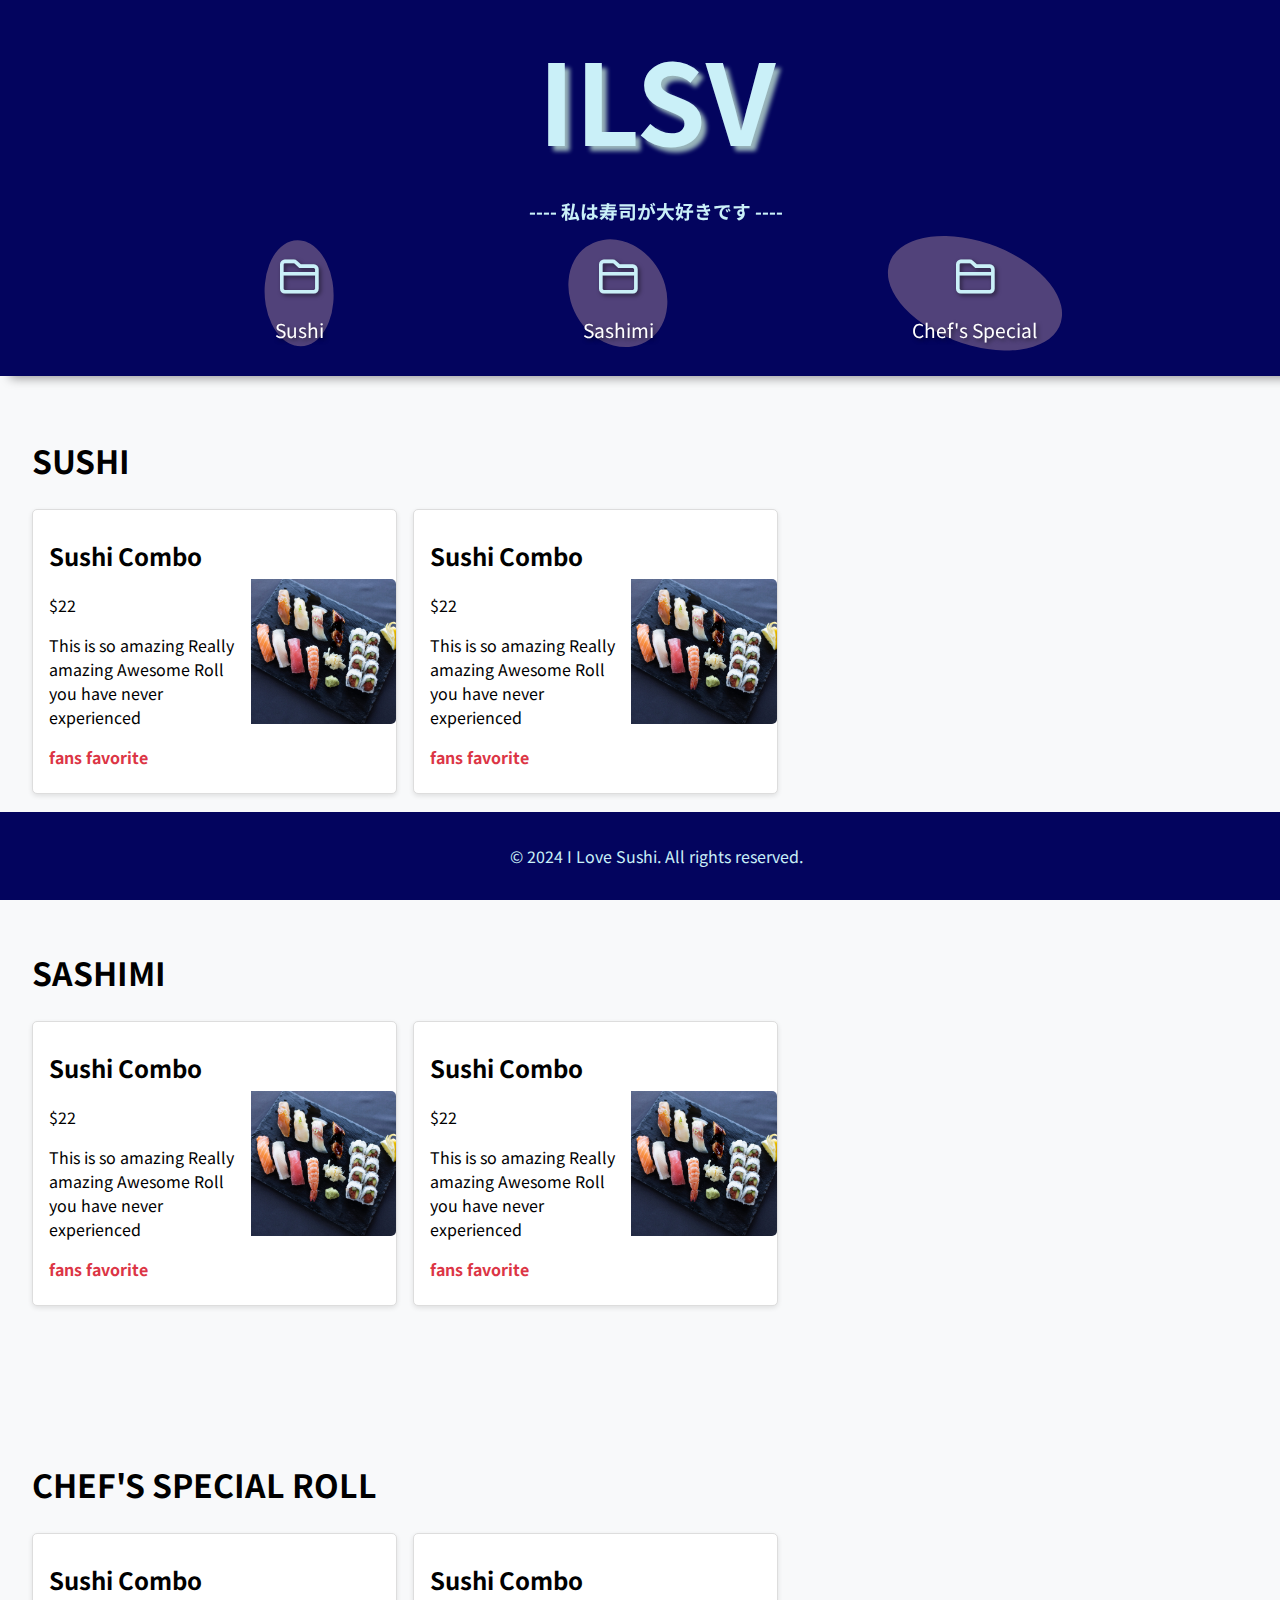
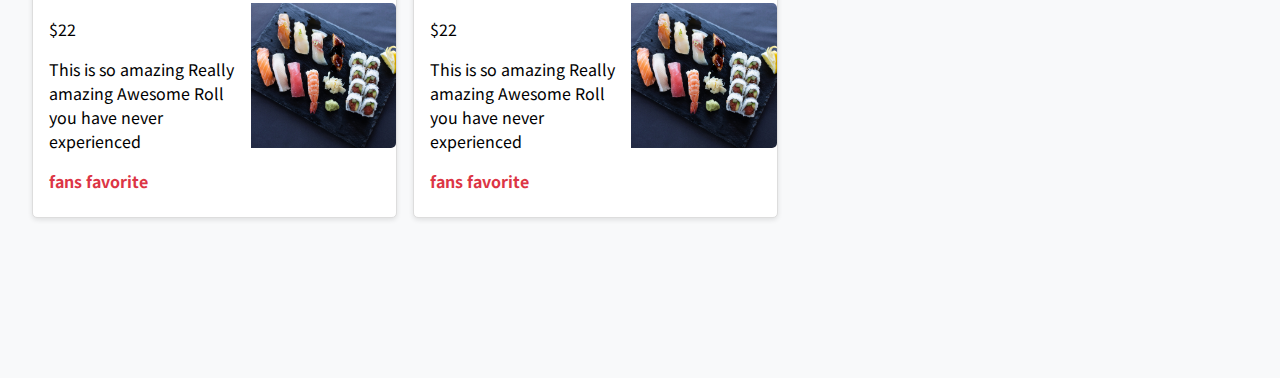
==== index.html @ 7a5586da "New disorted circle behind menu category" ====
<!DOCTYPE html>
<html lang="en">

<head>
    <meta charset="UTF-8">
    <meta name="viewport" content="width=device-width, initial-scale=1.0">
    <meta name="description" content="Discover your favorite sushi dishes in Ventura California.">
    <link rel="stylesheet" href="https://cdnjs.cloudflare.com/ajax/libs/font-awesome/6.0.0-beta3/css/all.min.css">
    <link rel="preconnect" href="https://fonts.googleapis.com">
    <link rel="preconnect" href="https://fonts.gstatic.com" crossorigin>
    <link href="https://fonts.googleapis.com/css2?family=Jersey+15&family=Jersey+25+Charted&family=Noto+Sans+JP:wght@100..900&display=swap" rel="stylesheet">
    <title>I Love Sushi Ventura Digital Menu</title>
    <link rel="stylesheet" href="./CSS/style.css">
</head>

<body>
    <header>
        <h1>ILSV</h1>
        <h3>---- 私は寿司が大好きです ----</h3>
        <div id="categories">
            <div class="category">
                <i class="fa-regular fa-folder"></i>
                <a class="nav-link" href="#sushi">Sushi</a>
            </div>
            <div class="category">
                <i class="fa-regular fa-folder"></i>
                <a class="nav-link" href="#sashimi">Sashimi</a>
            </div>
            <div class="category">  
                <i class="fa-regular fa-folder"></i>
                <a class="nav-link" href="#ChefSpecial">Chef's Special</a>
            </div>
        </div>
    </header>

    <div id="filter">
        <label for="highlightFilter"></label>
        <select id="highlightFilter">
            <option value="all">All</option>
            <option value="fans_favorite">Fan's Favorite</option>
            <option value="bang_for_a_buck">Bang for a Buck</option>
            <option value="go_wild_special">Go Wild Special</option>
        </select>
    </div>

    <main>
        <h2>SUSHI</h2>
        <section id="sushi" class ='menu'>
            <!-- Menu items will be dynamically added here -->
            <div class ='menu-item'>
                <div class="content">
                    <h2>Sushi Combo</h2>
                    <p>$22</p>
                    <p>This is so amazing Really amazing Awesome Roll you have never experienced</p>
                    <p class="highlight">fans favorite</p>
                </div>
                <img src="./Images/menu_items/sushiA.jpg" alt="Sushi Combo">
            </div>
            <div class='menu-item'>
                <div class="content">
                    <h2>Sushi Combo</h2>
                    <p>$22</p>
                    <p>This is so amazing Really amazing Awesome Roll you have never experienced</p>
                    <p class="highlight">fans favorite</p>
                </div>
                <img src="./Images/menu_items/sushiA.jpg" alt="Sushi Combo">
            </div>
        </section>
        <h2>SASHIMI</h2>
        <section id="sashimi" class='menu'>
            <!-- Menu items will be dynamically added here -->
            <div class='menu-item'>
                <div class="content">
                    <h2>Sushi Combo</h2>
                    <p>$22</p>
                    <p>This is so amazing Really amazing Awesome Roll you have never experienced</p>
                    <p class="highlight">fans favorite</p>
                </div>
                <img src="./Images/menu_items/sushiA.jpg" alt="Sushi Combo">
            </div>
            <div class='menu-item'>
                <div class="content">
                    <h2>Sushi Combo</h2>
                    <p>$22</p>
                    <p>This is so amazing Really amazing Awesome Roll you have never experienced</p>
                    <p class="highlight">fans favorite</p>
                </div>
                <img src="./Images/menu_items/sushiA.jpg" alt="Sushi Combo">
            </div>
        </section>
        <h2>CHEF'S SPECIAL ROLL</h2>
        <section id="ChefSpecial" class='menu'>
            <!-- Menu items will be dynamically added here -->
            <div class='menu-item'>
                <div class="content">
                    <h2>Sushi Combo</h2>
                    <p>$22</p>
                    <p>This is so amazing Really amazing Awesome Roll you have never experienced</p>
                    <p class="highlight">fans favorite</p>
                </div>
                <img src="./Images/menu_items/sushiA.jpg" alt="Sushi Combo">
            </div>
            <div class='menu-item'>
                <div class="content">
                    <h2>Sushi Combo</h2>
                    <p>$22</p>
                    <p>This is so amazing Really amazing Awesome Roll you have never experienced</p>
                    <p class="highlight">fans favorite</p>
                </div>
                <img src="./Images/menu_items/sushiA.jpg" alt="Sushi Combo">
            </div>
        </section>
    </main>



    <footer>
        <p>&copy; 2024 I Love Sushi. All rights reserved.</p>
    </footer>


    <script src="./JS/menu_script.js"></script>
</body>

</html>
---- CSS/style.css ----
/* Basic styles for the page */
body {
    font-family: 'Noto Sans JP', sans-serif;
    margin: 0;
    padding: 0;
    background-color: #f8f9fa;
}

header {
    background-color: #03045e;
    color: #caf0f8;
    padding: 1em;
    text-align: center;
    position: fixed;
    width: 100%;
    top: 0;
    z-index: 10;
    box-shadow: 10px 2px 10px rgba(0, 0, 0, 0.4);
}

header h1 {
    font-size: 7rem;
    margin: 0;
    padding: 0em;
    text-shadow: 5px 5px 4px #99b5bb;;
}

header h3{
    margin-bottom: 1em;
}

header a{
    font-size: 1.75
    rem;
    text-decoration: none;
    color: white;
    /* Default color for the links */
    transition: color 0.3s;
}

header a:hover{
    color: #dc3545;
}

#categories {
    display: flex;
    justify-content: space-evenly;
    align-items: center;
    padding: 1em 0;
}

.category {
    display: flex;
    flex-direction: column;
    align-items: center;
    font-size: 1.2em;
    cursor: pointer;
    transition: transform 0.2s;
    position: relative;
    /* Ensure the pseudo-element is positioned relative to the category */
    z-index: 1;
    /* Ensure the category content is above the pseudo-element */
}

.category::before {
    content: '';
    position: absolute;
    top: 40%;
    left: 50%;
    width: 120%;
    /* Size of the distorted circle */
    height: 100%;
    /* Size of the distorted circle */
    background-color: rgba(201, 161, 165, 0.4);
    /* Background color with some transparency */
    border-radius: 50%;
    /* Make it a circle */
    transform: translate(-50%, -50%) scale(1.2) rotate(15deg) skew(10deg);
    /* Distort the circle */
    z-index: -1;
    /* Ensure the pseudo-element is behind the category content */
    transition: transform 0.3s;
    /* Smooth transition for hover effect */
}

.category i {
    font-size: 2em;
    margin-bottom: 0.5em;
    text-shadow: 2px 2px 4px rgba(0, 0, 0, 0.5);
    /* Add shadow to icons */
}

.category a {
    text-decoration: none;
    color: white;
    /* Default color for the links */
    transition: color 0.3s;
    text-shadow: 2px 2px 4px rgba(0, 0, 0, 0.5);
    /* Add shadow to links */
}

.category:hover::before {
    transform: translate(-50%, -50%) scale(1.4) rotate(15deg) skew(10deg);
    /* Slightly enlarge the distorted circle on hover */
}

.category a:hover {
    color: #dc3545;
    /* Color on hover */
}

.category:hover {
    transform: scale(1.1);
}

main {
    padding: 2em;
    top: 280px;
    position: relative;
    min-height: 800px;
}

section{
    padding-bottom: 7em;
}
footer {
    background-color: #03045e;
    color: #caf0f8;
    text-align: center;
    padding: 1em;
    position: fixed;
    width: 100%;
    bottom: 0;
}

#filter {
    display: flex;
    position: relative;
    left: 20px;
    top: 280px;
    margin: 1em 0;
    padding-top: 1em;
    /* Adding some space from header */
    
    border-radius: 8px;
}
#filter label {
    margin-right: 0.5em;
    font-size: 1.1em;
    color: #343a40;
}

#highlightFilter {
    width: 200px;
    height: 50px;
    padding: 0.5em;
    font-size: 1.5em;
    border: 1px solid #ddd;
    border-radius: 4px;
    background-color: #f8f9fa;
    transition: border-color 0.3s, box-shadow 0.3s;
}
#highlightFilter:focus {
    border-color: #343a40;
    box-shadow: 0 0 5px rgba(52, 58, 64, 0.5);
}

#highlightFilter option {
    padding: 0.5em;
    font-size: 1em;
}

/* Styles for the menu section */
.menu {
    display: flex;
    flex-wrap: wrap;
    justify-content: left;
    gap: 1em;
}

h2{
    font-size: 2rem;
}

.menu-item {
    display: flex;
    flex-direction: row;
    align-items: center;
    justify-content: space-between;
    background-color: white;
    border: 1px solid #ddd;
    border-radius: 5px;
    /* padding: 1em; */
    width: 30%;
    box-shadow: 0 2px 5px rgba(0, 0, 0, 0.1);
    transition: transform 0.2s;
    box-sizing: border-box;
    margin-bottom: 1em;
}

.menu-item:hover {
    transform: scale(1.05);
}

.menu-item .content {
    display: flex;
    padding: 1em;
    flex-direction: column;
    width: 60%;
    /* Adjust the width as needed */
    padding-right: 1em;
}

.menu-item .content h2 {
    margin: 0.5em 0;
    font-size: 1.5em;
}

.menu-item .content p {
    margin: 0.5em 0;
}

.menu-item .content .highlight {
    font-weight: bold;
    color: #dc3545;
    /* Red color for highlights */
}

.menu-item img {   
    width: 40%;
    height: auto;
    max-width: 200px;
    object-fit: cover;
    border-top-right-radius: 5px;
    border-bottom-right-radius: 5px;
}
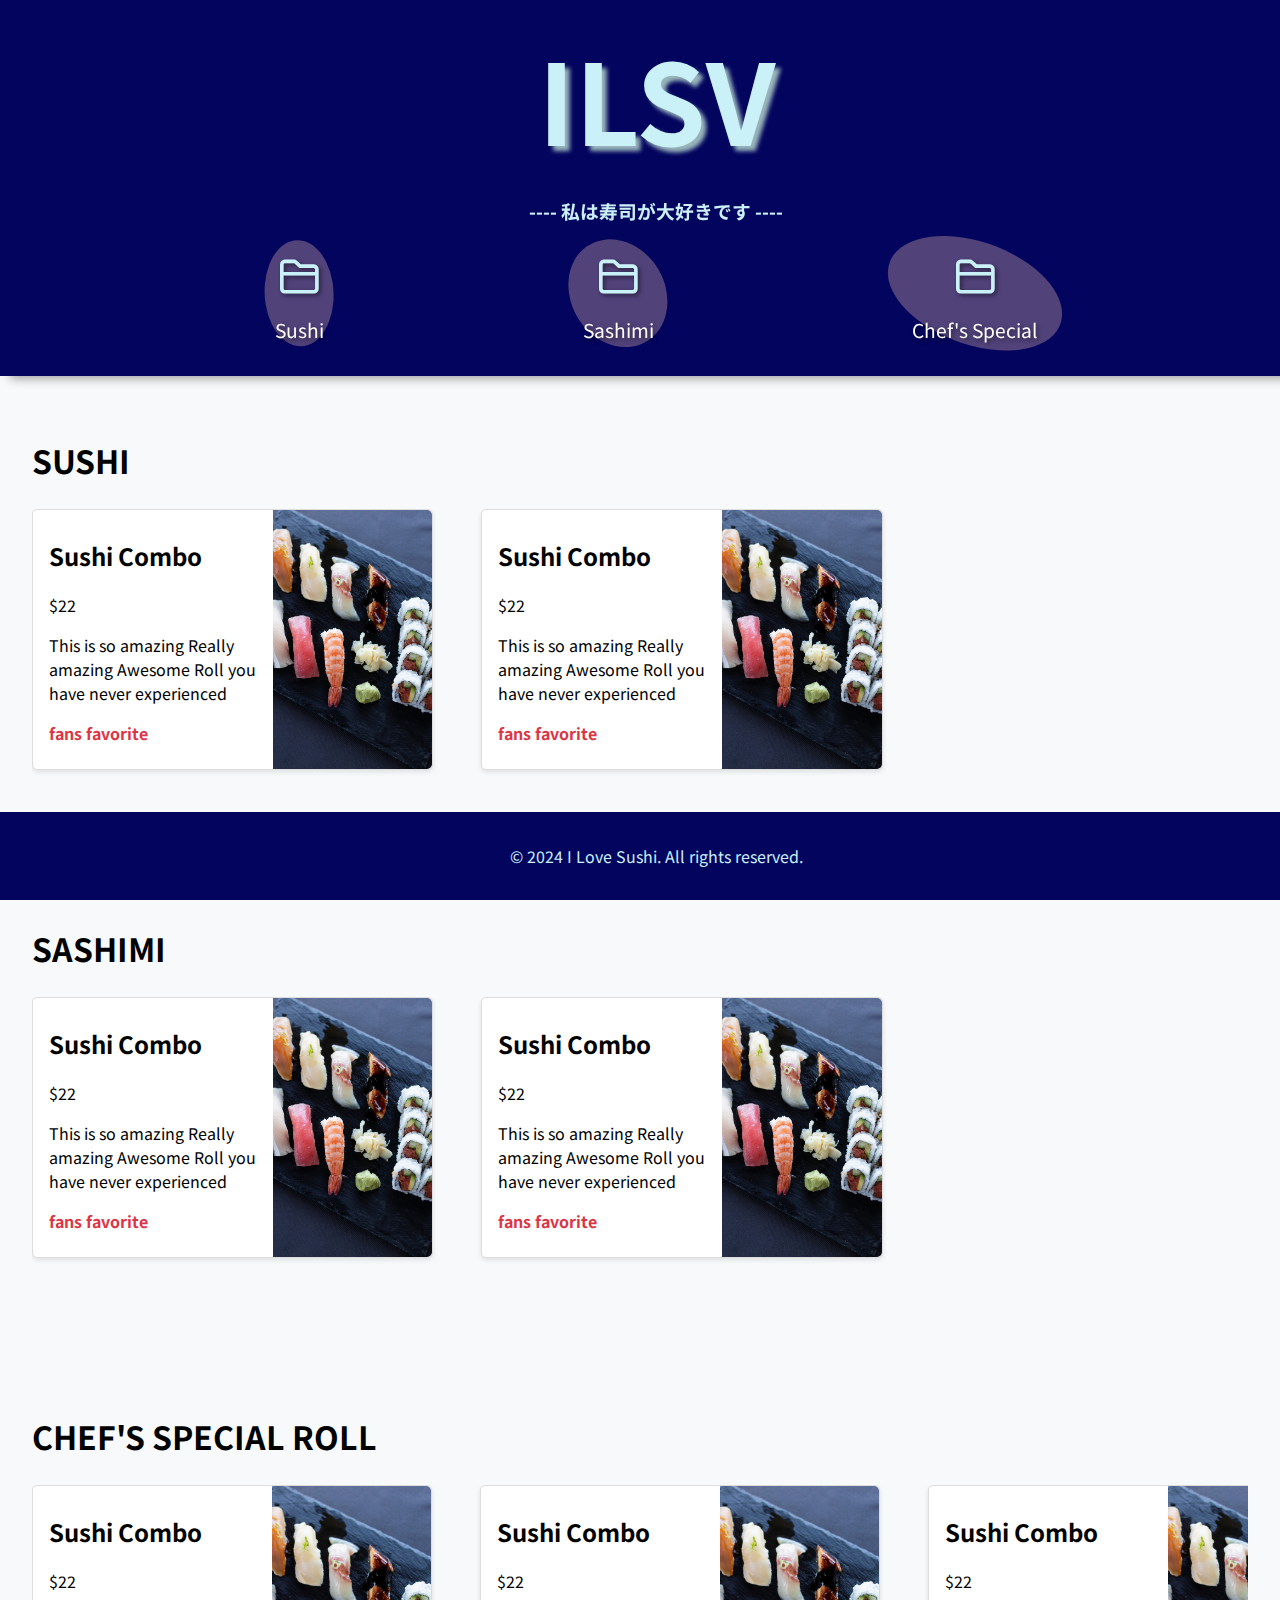
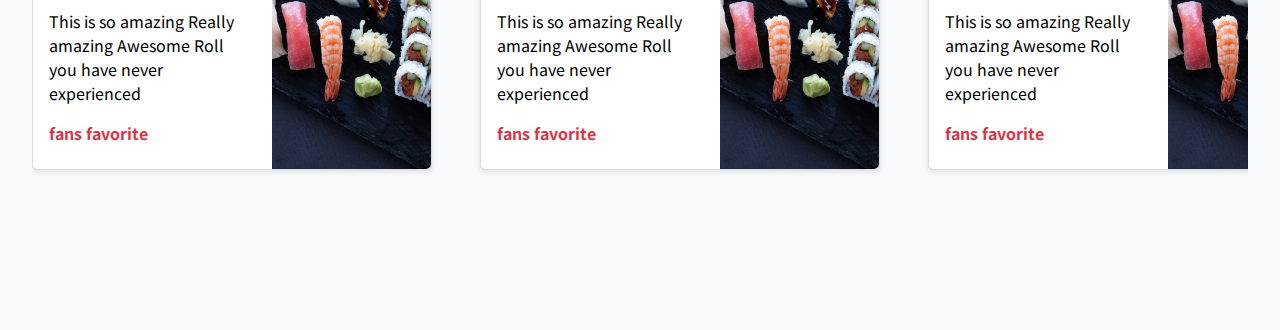
==== commit 390d06eb: "Menu Item overflow horizontally" ====
--- a/index.html
+++ b/index.html
@@ -109,6 +109,24 @@
                 </div>
                 <img src="./Images/menu_items/sushiA.jpg" alt="Sushi Combo">
             </div>
+            <div class='menu-item'>
+                <div class="content">
+                    <h2>Sushi Combo</h2>
+                    <p>$22</p>
+                    <p>This is so amazing Really amazing Awesome Roll you have never experienced</p>
+                    <p class="highlight">fans favorite</p>
+                </div>
+                <img src="./Images/menu_items/sushiA.jpg" alt="Sushi Combo">
+            </div>
+            <div class='menu-item'>
+                <div class="content">
+                    <h2>Sushi Combo</h2>
+                    <p>$22</p>
+                    <p>This is so amazing Really amazing Awesome Roll you have never experienced</p>
+                    <p class="highlight">fans favorite</p>
+                </div>
+                <img src="./Images/menu_items/sushiA.jpg" alt="Sushi Combo">
+            </div>
         </section>
     </main>
 
--- a/CSS/style.css
+++ b/CSS/style.css
@@ -14,11 +14,12 @@
     position: fixed;
     width: 100%;
     top: 0;
-    z-index: 10;
+    z-index: 1;
     box-shadow: 10px 2px 10px rgba(0, 0, 0, 0.4);
 }
 
 header h1 {
+    z-index: 100;
     font-size: 7rem;
     margin: 0;
     padding: 0em;
@@ -30,8 +31,7 @@
 }
 
 header a{
-    font-size: 1.75
-    rem;
+    z-index: 10;
     text-decoration: none;
     color: white;
     /* Default color for the links */
@@ -173,9 +173,17 @@
 /* Styles for the menu section */
 .menu {
     display: flex;
-    flex-wrap: wrap;
     justify-content: left;
     gap: 1em;
+    overflow-x: auto;
+    white-space: none;
+    scrollbar-width: none;
+        /* Hide scrollbar for Firefox */
+    -ms-overflow-style: none;
+    /* Hide scrollbar for Internet Explorer and Edge */
+}
+.menu::-webkit-scrollbar {
+    display: none; /* Hide scrollbar for Chrome, Safari, and Opera */
 }
 
 h2{
@@ -191,11 +199,13 @@
     border: 1px solid #ddd;
     border-radius: 5px;
     /* padding: 1em; */
-    width: 30%;
+    width: 33%;
+    min-width: 400px;
     box-shadow: 0 2px 5px rgba(0, 0, 0, 0.1);
     transition: transform 0.2s;
     box-sizing: border-box;
     margin-bottom: 1em;
+    margin-right: 2em;
 }
 
 .menu-item:hover {
@@ -226,11 +236,46 @@
     /* Red color for highlights */
 }
 
-.menu-item img {   
+.menu-item img {
     width: 40%;
-    height: auto;
-    max-width: 200px;
+    /* max-width: 100%; */
+    /* Ensure image does not exceed container */
+    height: 100%;   
+    /* Maximum height for the image */
     object-fit: cover;
     border-top-right-radius: 5px;
     border-bottom-right-radius: 5px;
+}
+
+@media (max-width: 768px) {
+    .menu-item {
+        flex-direction: column;
+        /* Stack items vertically on smaller screens */
+    }
+
+    .menu-item img {
+        width: 100%;
+        /* Image takes full width on smaller screens */
+        max-height: 100px;
+        /* Remove max-height to allow full image display */
+        border-top-right-radius: 0px;
+        border-bottom-left-radius: 5px;
+        border-bottom-right-radius: 5px;
+
+    }
+
+    .menu-item .content {
+        width: 100%;
+        /* Content takes full width on smaller screens */
+        margin-left: 3em;
+        margin-right: 3em;
+        text-align: center;
+    }
+    .menu-item .content h2 {
+        font-size: 1em;
+    }
+
+    .menu-item .content p {
+        margin: 0.5em 0;
+    }
 }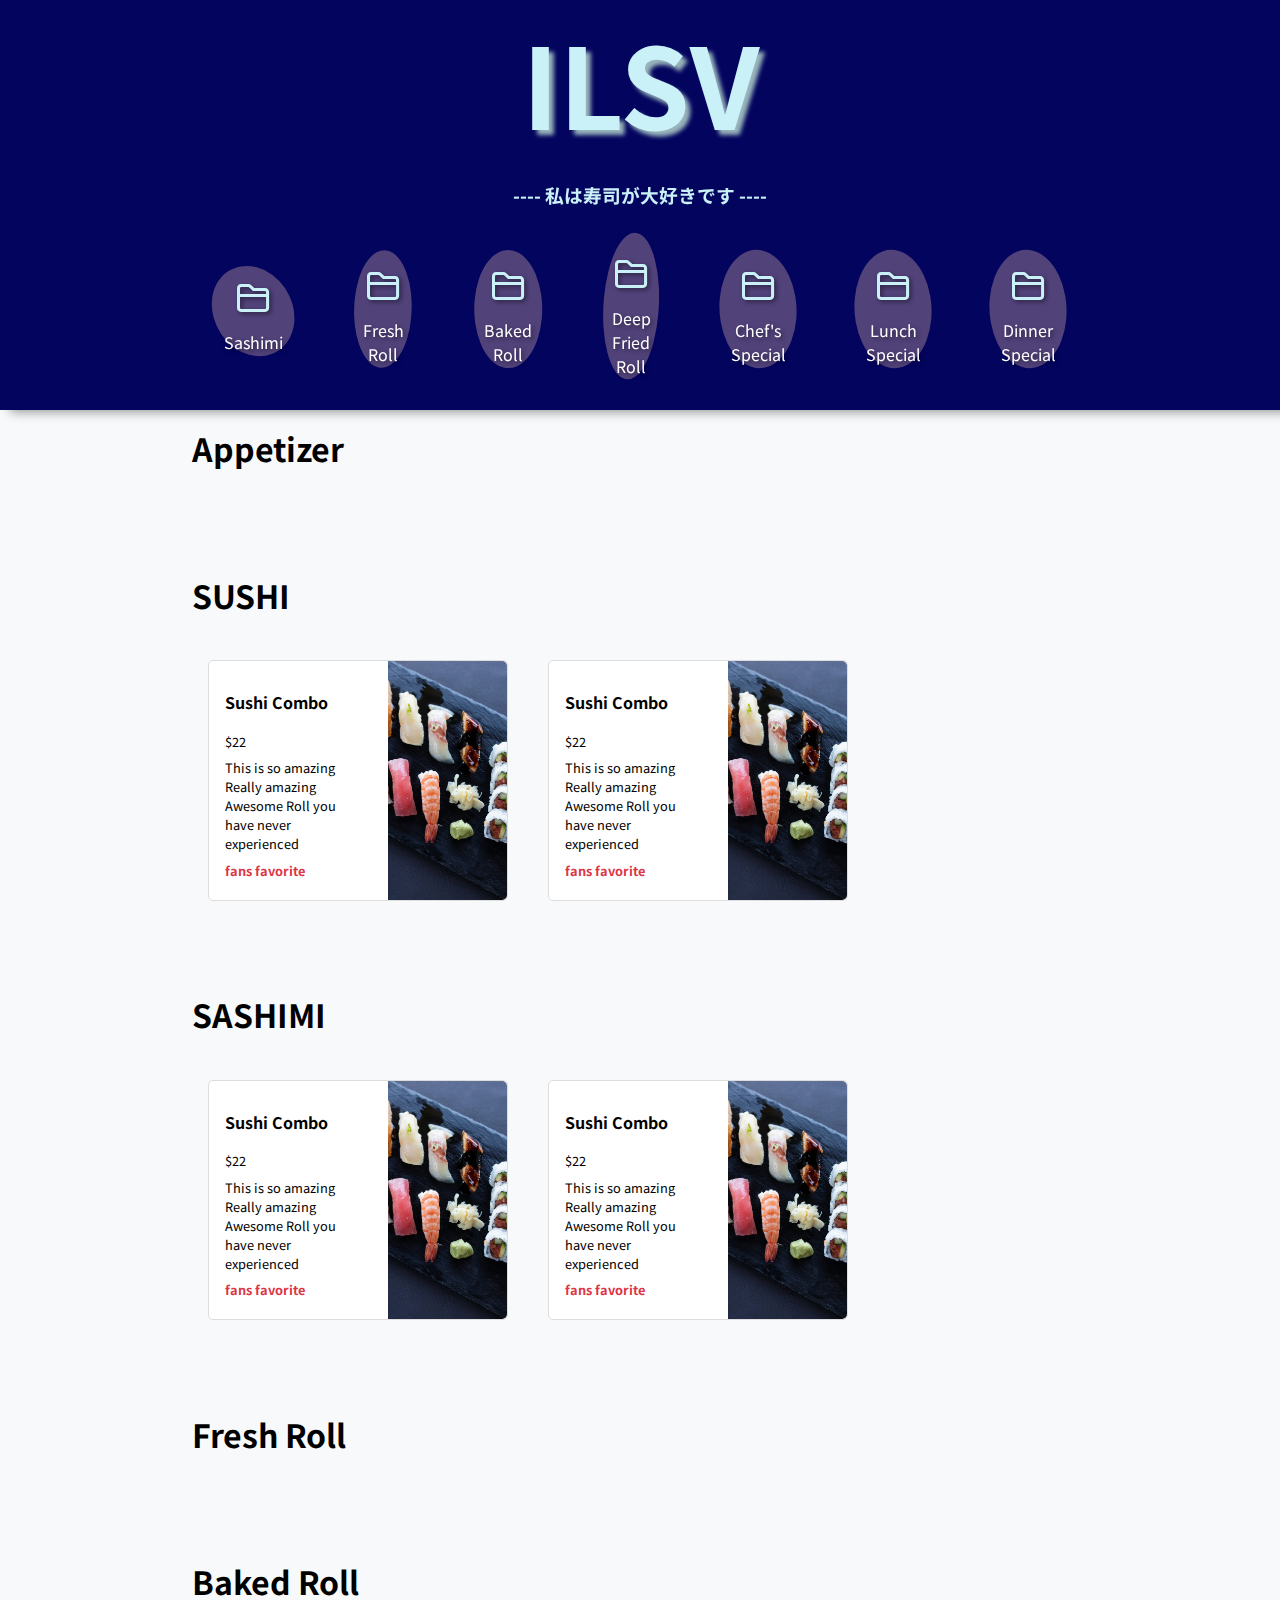
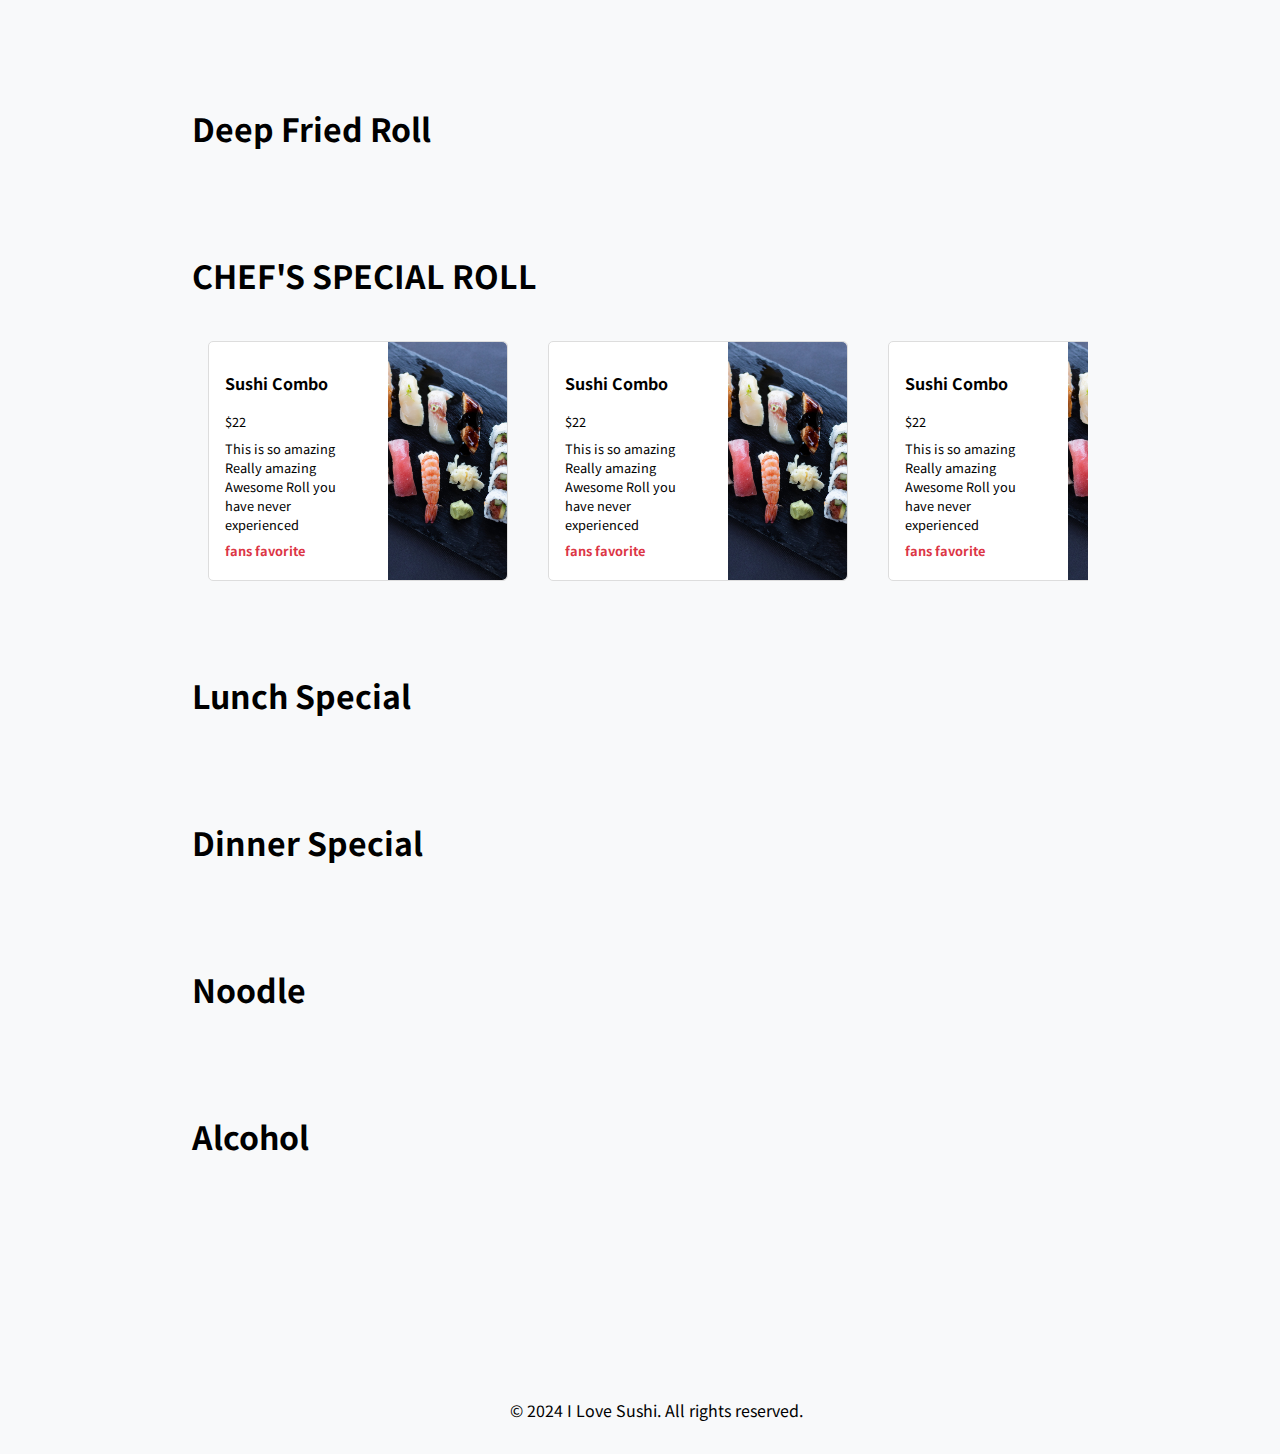
==== commit 9a235e8a: "Menu CSS styling" ====
--- a/index.html
+++ b/index.html
@@ -20,16 +20,49 @@
         <div id="categories">
             <div class="category">
                 <i class="fa-regular fa-folder"></i>
+                <a class="nav-link" href="#appetizer">Appetizer</a>
+            </div>
+            <div class="category">
+                <i class="fa-regular fa-folder"></i>
                 <a class="nav-link" href="#sushi">Sushi</a>
             </div>
             <div class="category">
                 <i class="fa-regular fa-folder"></i>
                 <a class="nav-link" href="#sashimi">Sashimi</a>
             </div>
+            <div class="category">
+                <i class="fa-regular fa-folder"></i>
+                <a class="nav-link" href="#freshRoll">Fresh Roll</a>
+            </div>
+            <div class="category">
+                <i class="fa-regular fa-folder"></i>
+                <a class="nav-link" href="#bakedRoll">Baked Roll</a>
+            </div>
+            <div class="category">
+                <i class="fa-regular fa-folder"></i>
+                <a class="nav-link" href="#deepFriedRoll">Deep Fried Roll</a>
+            </div>
             <div class="category">  
                 <i class="fa-regular fa-folder"></i>
                 <a class="nav-link" href="#ChefSpecial">Chef's Special</a>
             </div>
+            <div class="category">
+                <i class="fa-regular fa-folder"></i>
+                <a class="nav-link" href="#lunchSpecial">Lunch Special</a>
+            </div>
+            <div class="category">
+                <i class="fa-regular fa-folder"></i>
+                <a class="nav-link" href="#dinnerSpecial">Dinner Special</a>
+            </div>
+            <div class="category">
+                <i class="fa-regular fa-folder"></i>
+                <a class="nav-link" href="#noodle">Noodle</a>
+            </div>
+            <div class="category">
+                <i class="fa-regular fa-folder"></i>
+                <a class="nav-link" href="#alcohol">Alcohol</a>
+            </div>
+
         </div>
     </header>
 
@@ -44,6 +77,9 @@
     </div>
 
     <main>
+        <h2>Appetizer</h2>
+        <section id="appetizer" class='menu'>
+        </section>
         <h2>SUSHI</h2>
         <section id="sushi" class ='menu'>
             <!-- Menu items will be dynamically added here -->
@@ -88,6 +124,15 @@
                 <img src="./Images/menu_items/sushiA.jpg" alt="Sushi Combo">
             </div>
         </section>
+        <h2>Fresh Roll</h2>
+        <section id="freshRoll" class='menu'>
+        </section>
+        <h2>Baked Roll</h2>
+        <section id="bakedRoll" class='menu'>
+        </section>
+        <h2>Deep Fried Roll</h2>
+        <section id="deepFriedRoll" class='menu'>
+        </section>
         <h2>CHEF'S SPECIAL ROLL</h2>
         <section id="ChefSpecial" class='menu'>
             <!-- Menu items will be dynamically added here -->
@@ -128,6 +173,18 @@
                 <img src="./Images/menu_items/sushiA.jpg" alt="Sushi Combo">
             </div>
         </section>
+        <h2>Lunch Special</h2>
+        <section id="lunchSpecial" class='menu'>
+        </section>
+        <h2>Dinner Special</h2>
+        <section id="dinnerSpecial" class='menu'>
+        </section>
+        <h2>Noodle</h2>
+        <section id="noodle" class='menu'>
+        </section>
+        <h2>Alcohol</h2>
+        <section id="alcohol" class='menu'>
+        </section>
     </main>
 
 
--- a/CSS/style.css
+++ b/CSS/style.css
@@ -9,7 +9,7 @@
 header {
     background-color: #03045e;
     color: #caf0f8;
-    padding: 1em;
+    padding: 0em;
     text-align: center;
     position: fixed;
     width: 100%;
@@ -44,16 +44,28 @@
 
 #categories {
     display: flex;
-    justify-content: space-evenly;
+    justify-content: center;
+    gap: 5em;
     align-items: center;
-    padding: 1em 0;
+    padding: 2em 0;
+    margin: 0 10em;
+    overflow-x: auto;
+    white-space: none;
+    scrollbar-width: none;
+    /* Hide scrollbar for Firefox */
+    -ms-overflow-style: none;
+    /* Hide scrollbar for Internet Explorer and Edge */
+}
+#categories::-webkit-scrollbar {
+    display: none;
+    /* Hide scrollbar for Chrome, Safari, and Opera */
 }
 
 .category {
     display: flex;
     flex-direction: column;
     align-items: center;
-    font-size: 1.2em;
+    font-size: 1em;
     cursor: pointer;
     transition: transform 0.2s;
     position: relative;
@@ -115,22 +127,23 @@
 
 main {
     padding: 2em;
-    top: 280px;
+    top: 300px;
     position: relative;
     min-height: 800px;
+    margin: 0 10em;
 }
 
 section{
-    padding-bottom: 7em;
+    padding-bottom: 3em;
 }
 footer {
-    background-color: #03045e;
-    color: #caf0f8;
+    /* background-color: #03045e;
+    color: #caf0f8; */
     text-align: center;
     padding: 1em;
-    position: fixed;
+    position: relative;
     width: 100%;
-    bottom: 0;
+    top: 400px;
 }
 
 #filter {
@@ -138,11 +151,11 @@
     position: relative;
     left: 20px;
     top: 280px;
-    margin: 1em 0;
     padding-top: 1em;
     /* Adding some space from header */
     
     border-radius: 8px;
+    margin: 0 10em;
 }
 #filter label {
     margin-right: 0.5em;
@@ -174,7 +187,7 @@
 .menu {
     display: flex;
     justify-content: left;
-    gap: 1em;
+    gap: 0.5em;
     overflow-x: auto;
     white-space: none;
     scrollbar-width: none;
@@ -198,14 +211,12 @@
     background-color: white;
     border: 1px solid #ddd;
     border-radius: 5px;
-    /* padding: 1em; */
-    width: 33%;
-    min-width: 400px;
-    box-shadow: 0 2px 5px rgba(0, 0, 0, 0.1);
+    width: 25%;
+    min-width: 300px;
+    /* box-shadow: 0 2px 5px rgba(0, 0, 0, 0.1); */
     transition: transform 0.2s;
     box-sizing: border-box;
-    margin-bottom: 1em;
-    margin-right: 2em;
+    margin: 1em;
 }
 
 .menu-item:hover {
@@ -217,17 +228,16 @@
     padding: 1em;
     flex-direction: column;
     width: 60%;
-    /* Adjust the width as needed */
-    padding-right: 1em;
+    margin-right: 1em;
 }
 
 .menu-item .content h2 {
-    margin: 0.5em 0;
-    font-size: 1.5em;
+    font-size: 1em;
 }
 
 .menu-item .content p {
-    margin: 0.5em 0;
+    margin: 0.3em 0;
+    font-size: 0.8em;
 }
 
 .menu-item .content .highlight {
@@ -248,6 +258,29 @@
 }
 
 @media (max-width: 768px) {
+    header h1{
+        font-size: 5em;
+    }
+    #categories{
+        margin: 0;
+        gap: 3em;
+    }
+    .category{
+        text-align: center;
+        font-size: 10px;
+    }
+
+    main{
+        margin: 0 0;
+    }
+    #filter{
+        margin: 0 0;
+    }
+    #highlightFilter{
+        width:150px;
+        height:30px;
+        font-size: 1em;
+    }
     .menu-item {
         flex-direction: column;
         /* Stack items vertically on smaller screens */
@@ -263,6 +296,9 @@
         border-bottom-right-radius: 5px;
 
     }
+    h2{
+        font-size: 1.5em;
+    }
 
     .menu-item .content {
         width: 100%;
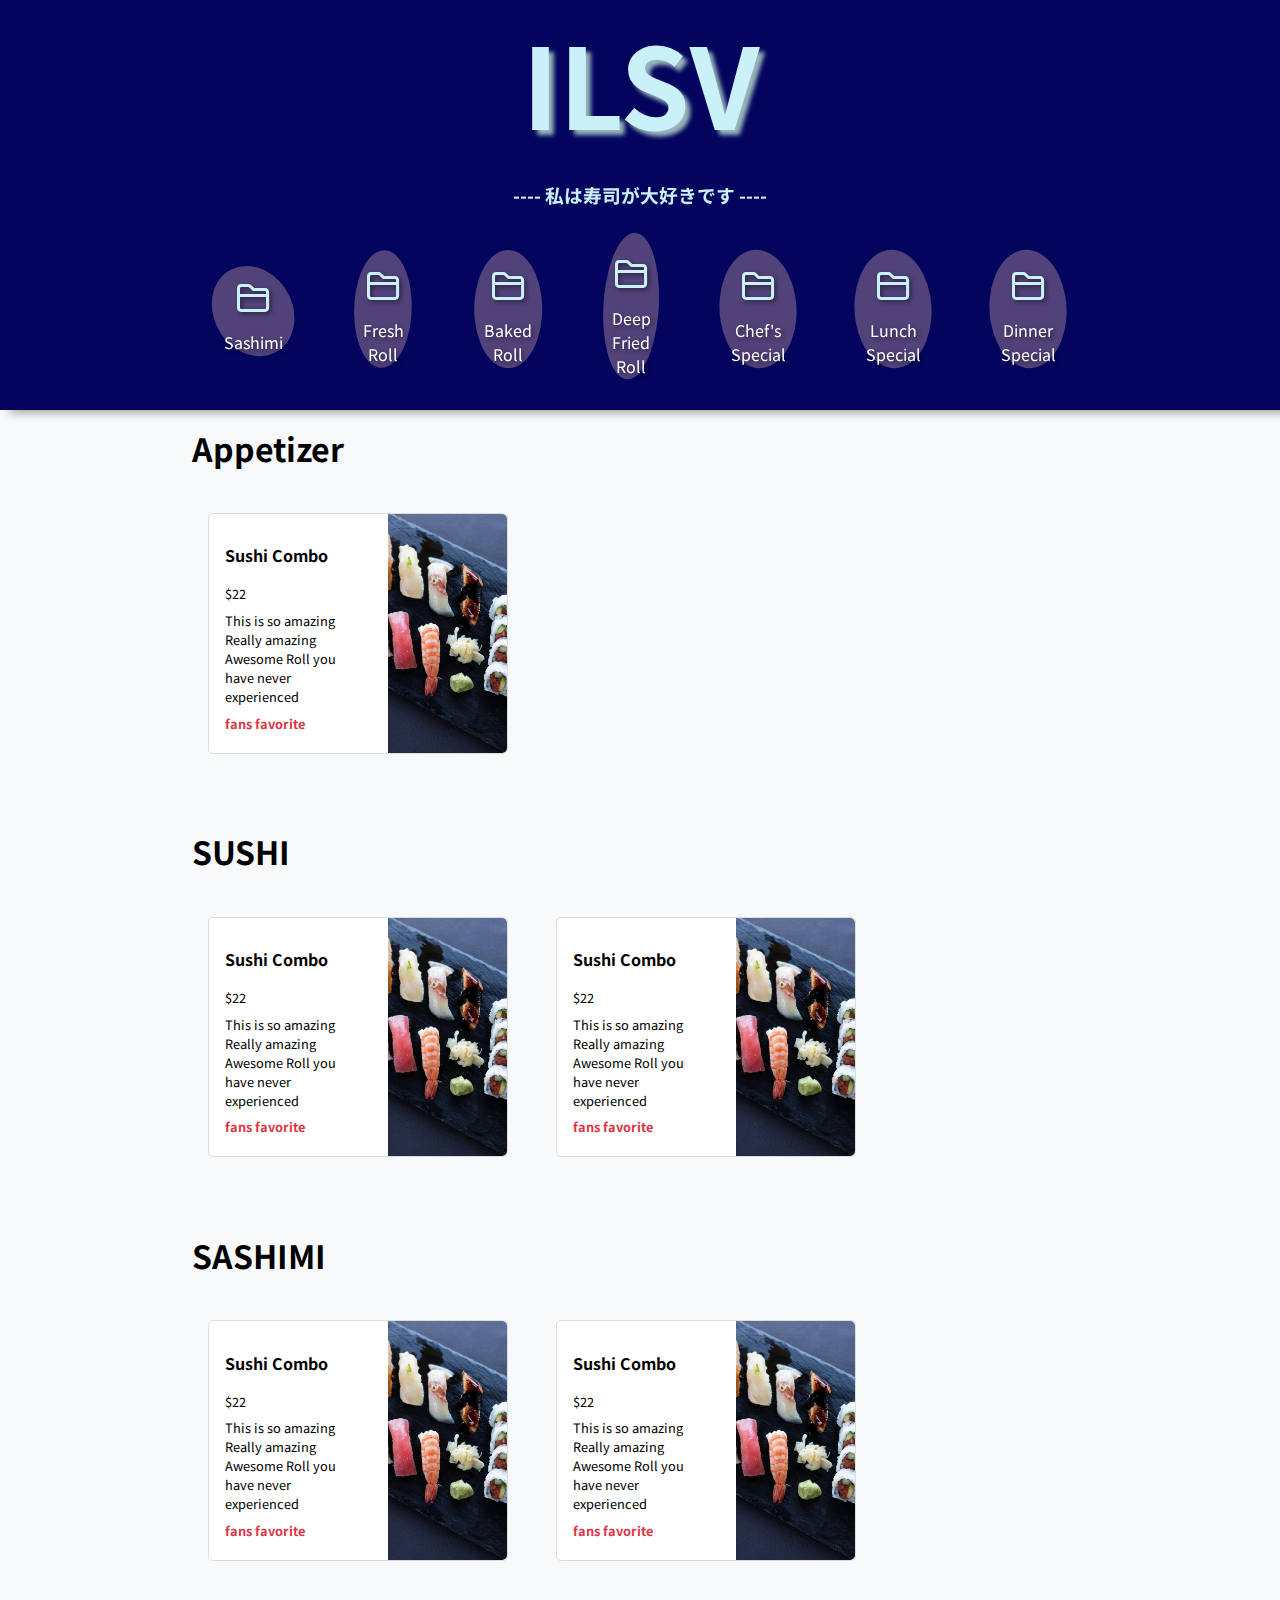
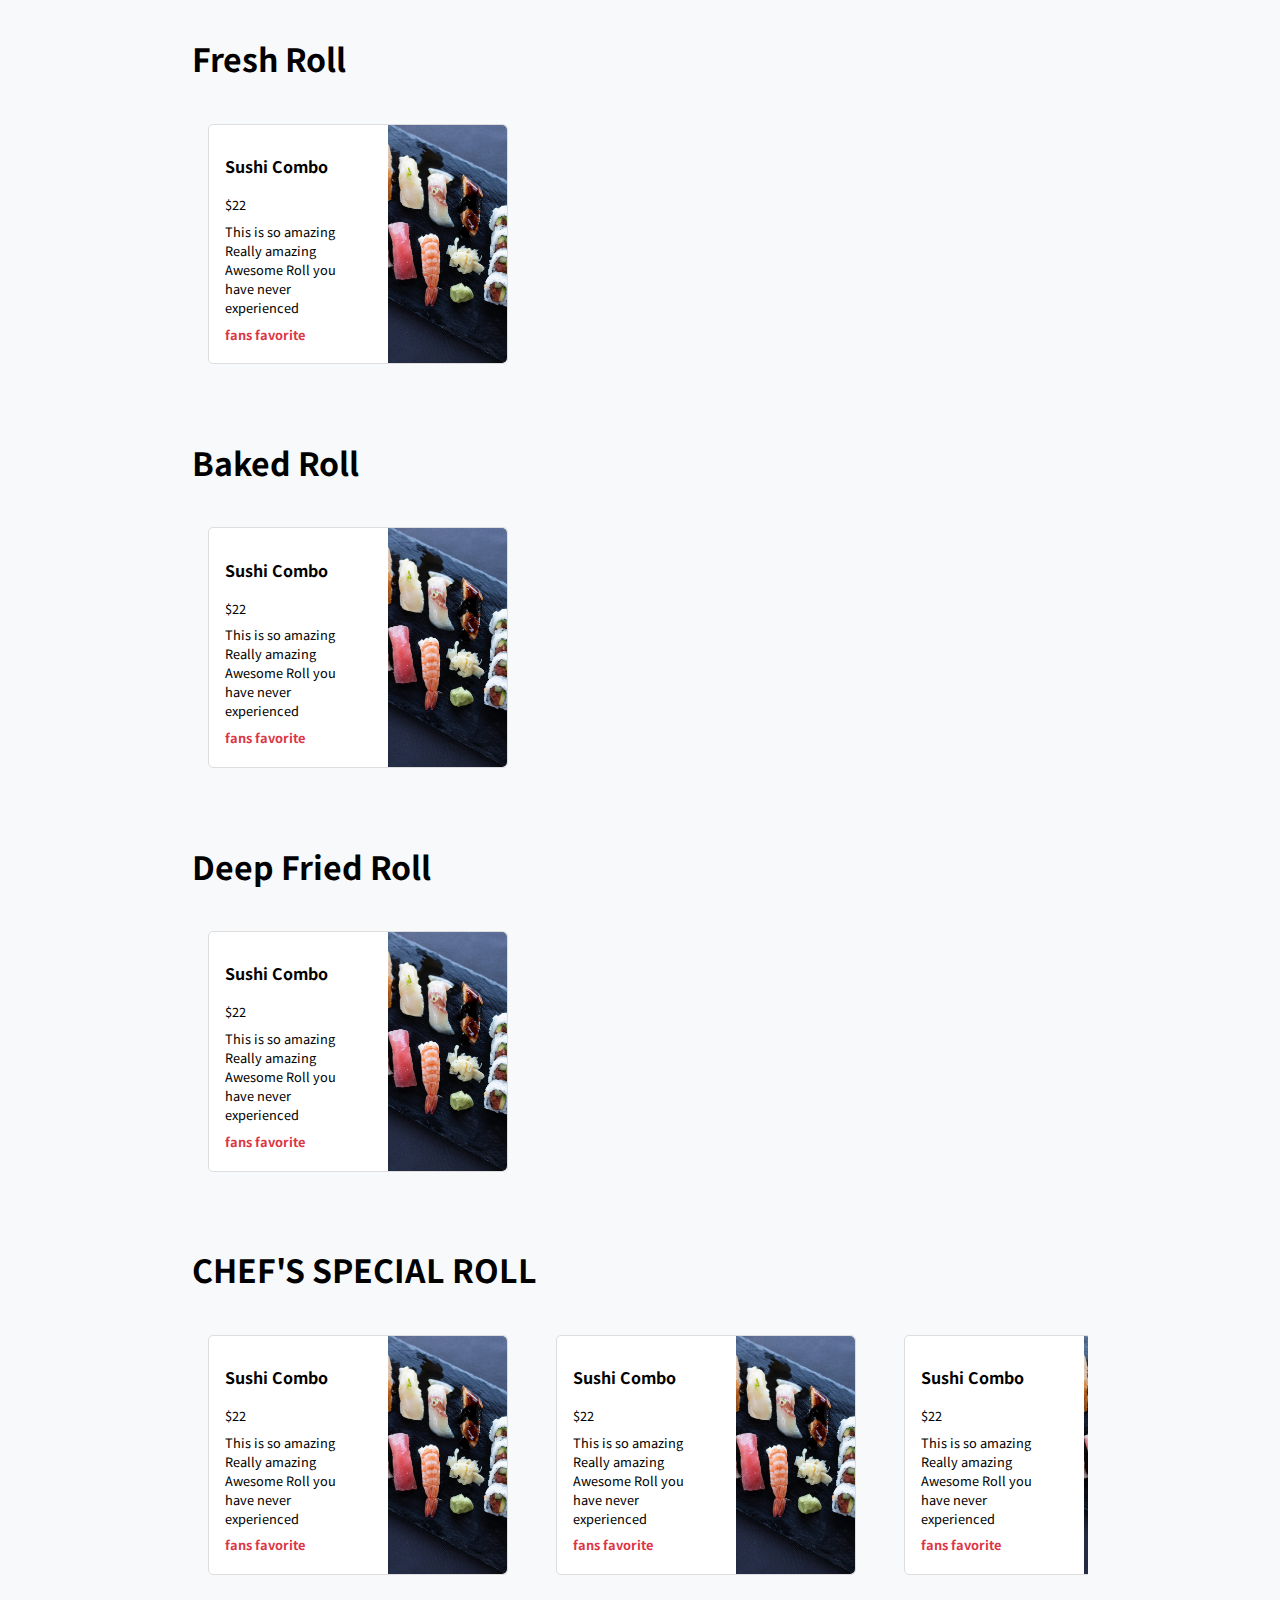
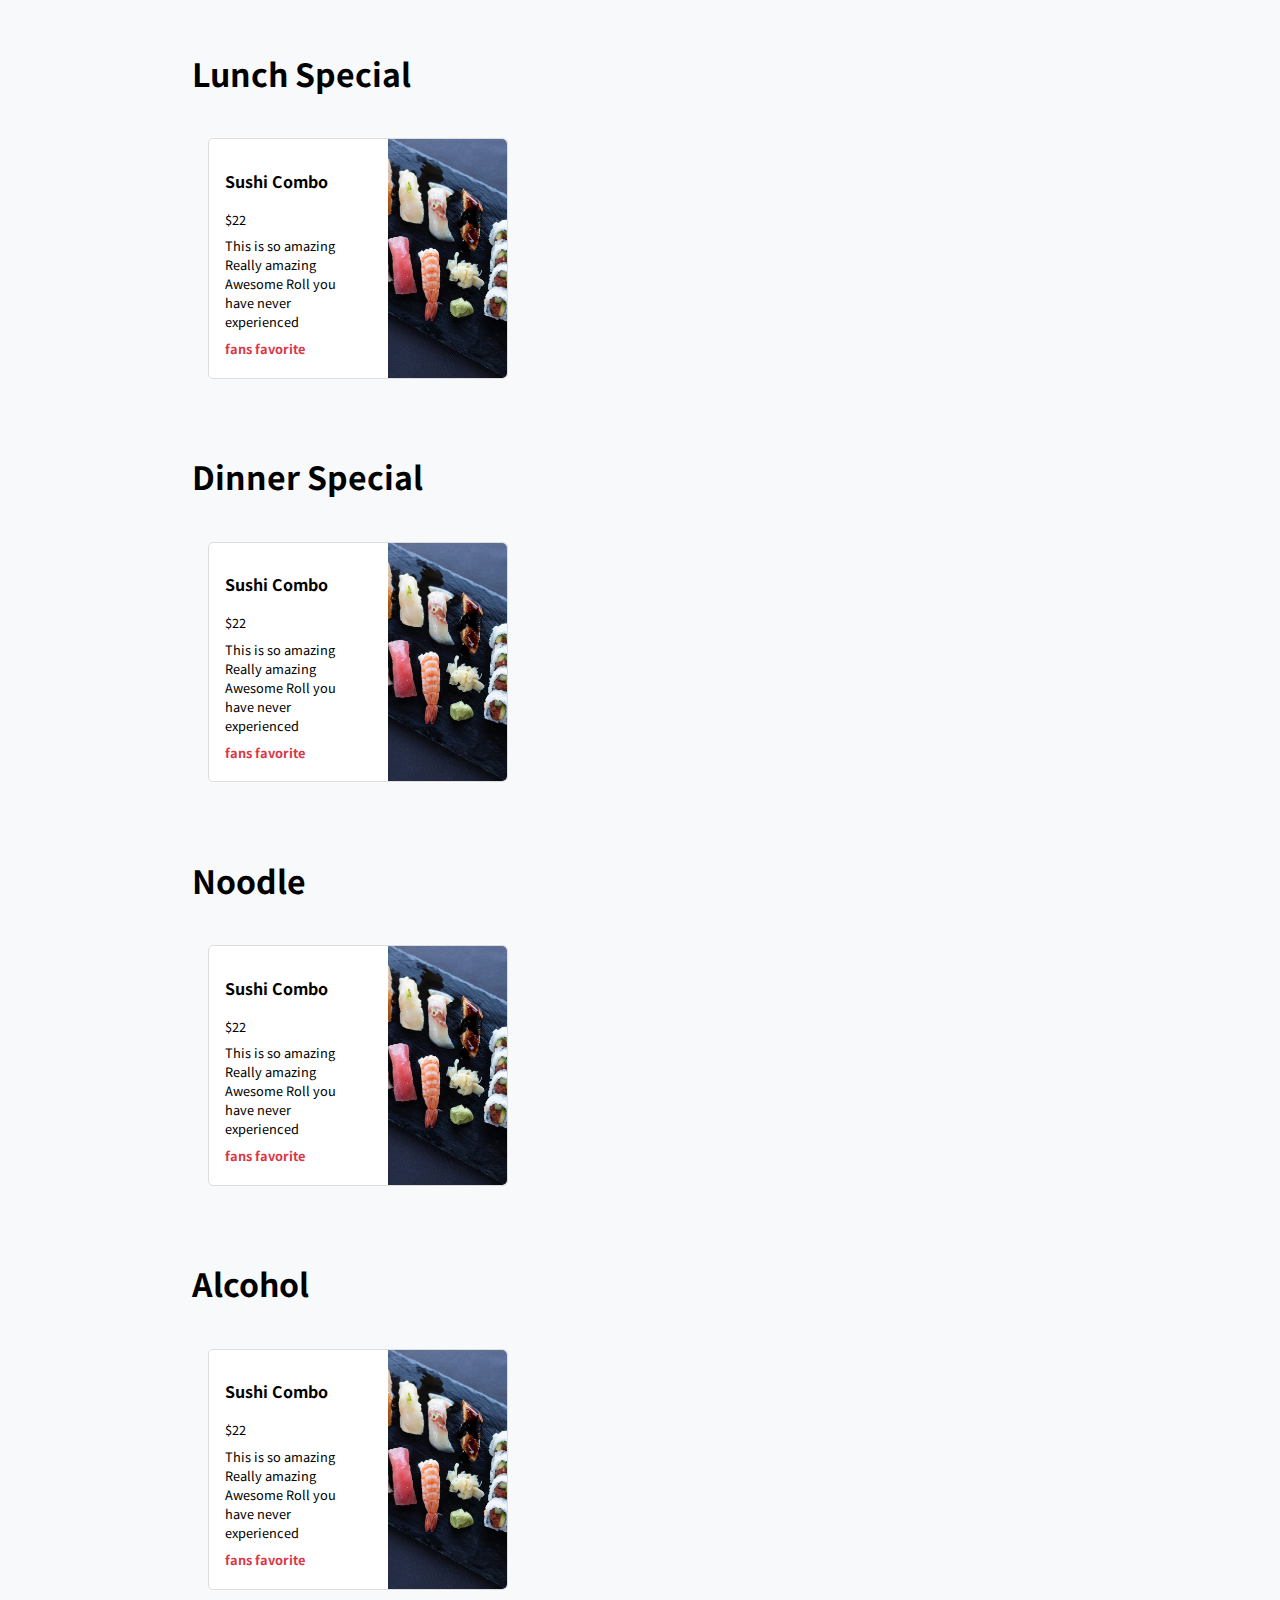
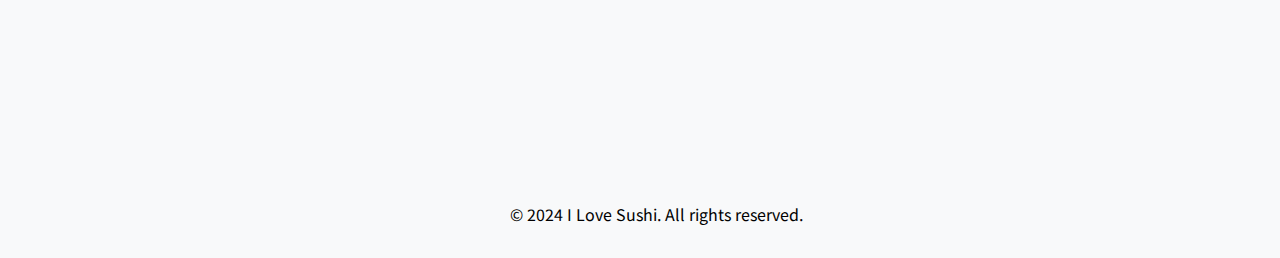
==== commit 151475ee: "Overall Digital Menu Styling to enhance visiability and UI" ====
--- a/index.html
+++ b/index.html
@@ -79,6 +79,15 @@
     <main>
         <h2>Appetizer</h2>
         <section id="appetizer" class='menu'>
+            <div class='menu-item'>
+                <div class="content">
+                    <h2>Sushi Combo</h2>
+                    <p>$22</p>
+                    <p>This is so amazing Really amazing Awesome Roll you have never experienced</p>
+                    <p class="highlight">fans favorite</p>
+                </div>
+                <img src="./Images/menu_items/sushiA.jpg" alt="Sushi Combo">
+            </div>
         </section>
         <h2>SUSHI</h2>
         <section id="sushi" class ='menu'>
@@ -126,12 +135,39 @@
         </section>
         <h2>Fresh Roll</h2>
         <section id="freshRoll" class='menu'>
+            <div class='menu-item'>
+                <div class="content">
+                    <h2>Sushi Combo</h2>
+                    <p>$22</p>
+                    <p>This is so amazing Really amazing Awesome Roll you have never experienced</p>
+                    <p class="highlight">fans favorite</p>
+                </div>
+                <img src="./Images/menu_items/sushiA.jpg" alt="Sushi Combo">
+            </div>
         </section>
         <h2>Baked Roll</h2>
         <section id="bakedRoll" class='menu'>
+            <div class='menu-item'>
+                <div class="content">
+                    <h2>Sushi Combo</h2>
+                    <p>$22</p>
+                    <p>This is so amazing Really amazing Awesome Roll you have never experienced</p>
+                    <p class="highlight">fans favorite</p>
+                </div>
+                <img src="./Images/menu_items/sushiA.jpg" alt="Sushi Combo">
+            </div>
         </section>
         <h2>Deep Fried Roll</h2>
         <section id="deepFriedRoll" class='menu'>
+            <div class='menu-item'>
+                <div class="content">
+                    <h2>Sushi Combo</h2>
+                    <p>$22</p>
+                    <p>This is so amazing Really amazing Awesome Roll you have never experienced</p>
+                    <p class="highlight">fans favorite</p>
+                </div>
+                <img src="./Images/menu_items/sushiA.jpg" alt="Sushi Combo">
+            </div>
         </section>
         <h2>CHEF'S SPECIAL ROLL</h2>
         <section id="ChefSpecial" class='menu'>
@@ -175,15 +211,51 @@
         </section>
         <h2>Lunch Special</h2>
         <section id="lunchSpecial" class='menu'>
+            <div class='menu-item'>
+                <div class="content">
+                    <h2>Sushi Combo</h2>
+                    <p>$22</p>
+                    <p>This is so amazing Really amazing Awesome Roll you have never experienced</p>
+                    <p class="highlight">fans favorite</p>
+                </div>
+                <img src="./Images/menu_items/sushiA.jpg" alt="Sushi Combo">
+            </div>
         </section>
         <h2>Dinner Special</h2>
         <section id="dinnerSpecial" class='menu'>
+            <div class='menu-item'>
+                <div class="content">
+                    <h2>Sushi Combo</h2>
+                    <p>$22</p>
+                    <p>This is so amazing Really amazing Awesome Roll you have never experienced</p>
+                    <p class="highlight">fans favorite</p>
+                </div>
+                <img src="./Images/menu_items/sushiA.jpg" alt="Sushi Combo">
+            </div>
         </section>
         <h2>Noodle</h2>
         <section id="noodle" class='menu'>
+            <div class='menu-item'>
+                <div class="content">
+                    <h2>Sushi Combo</h2>
+                    <p>$22</p>
+                    <p>This is so amazing Really amazing Awesome Roll you have never experienced</p>
+                    <p class="highlight">fans favorite</p>
+                </div>
+                <img src="./Images/menu_items/sushiA.jpg" alt="Sushi Combo">
+            </div>
         </section>
         <h2>Alcohol</h2>
         <section id="alcohol" class='menu'>
+            <div class='menu-item'>
+                <div class="content">
+                    <h2>Sushi Combo</h2>
+                    <p>$22</p>
+                    <p>This is so amazing Really amazing Awesome Roll you have never experienced</p>
+                    <p class="highlight">fans favorite</p>
+                </div>
+                <img src="./Images/menu_items/sushiA.jpg" alt="Sushi Combo">
+            </div>
         </section>
     </main>
 
--- a/CSS/style.css
+++ b/CSS/style.css
@@ -134,7 +134,7 @@
 }
 
 section{
-    padding-bottom: 3em;
+    padding-bottom: 2em;
 }
 footer {
     /* background-color: #03045e;
@@ -187,7 +187,7 @@
 .menu {
     display: flex;
     justify-content: left;
-    gap: 0.5em;
+    gap: 1em;
     overflow-x: auto;
     white-space: none;
     scrollbar-width: none;
@@ -284,6 +284,17 @@
     .menu-item {
         flex-direction: column;
         /* Stack items vertically on smaller screens */
+        width: 20%;
+        min-width: 200px;
+    }
+
+    .menu-item .content{
+        margin: 0;
+        padding-top: 0.2em;
+    }
+
+    .menu-item .content p{
+        padding: 0 2em;
     }
 
     .menu-item img {
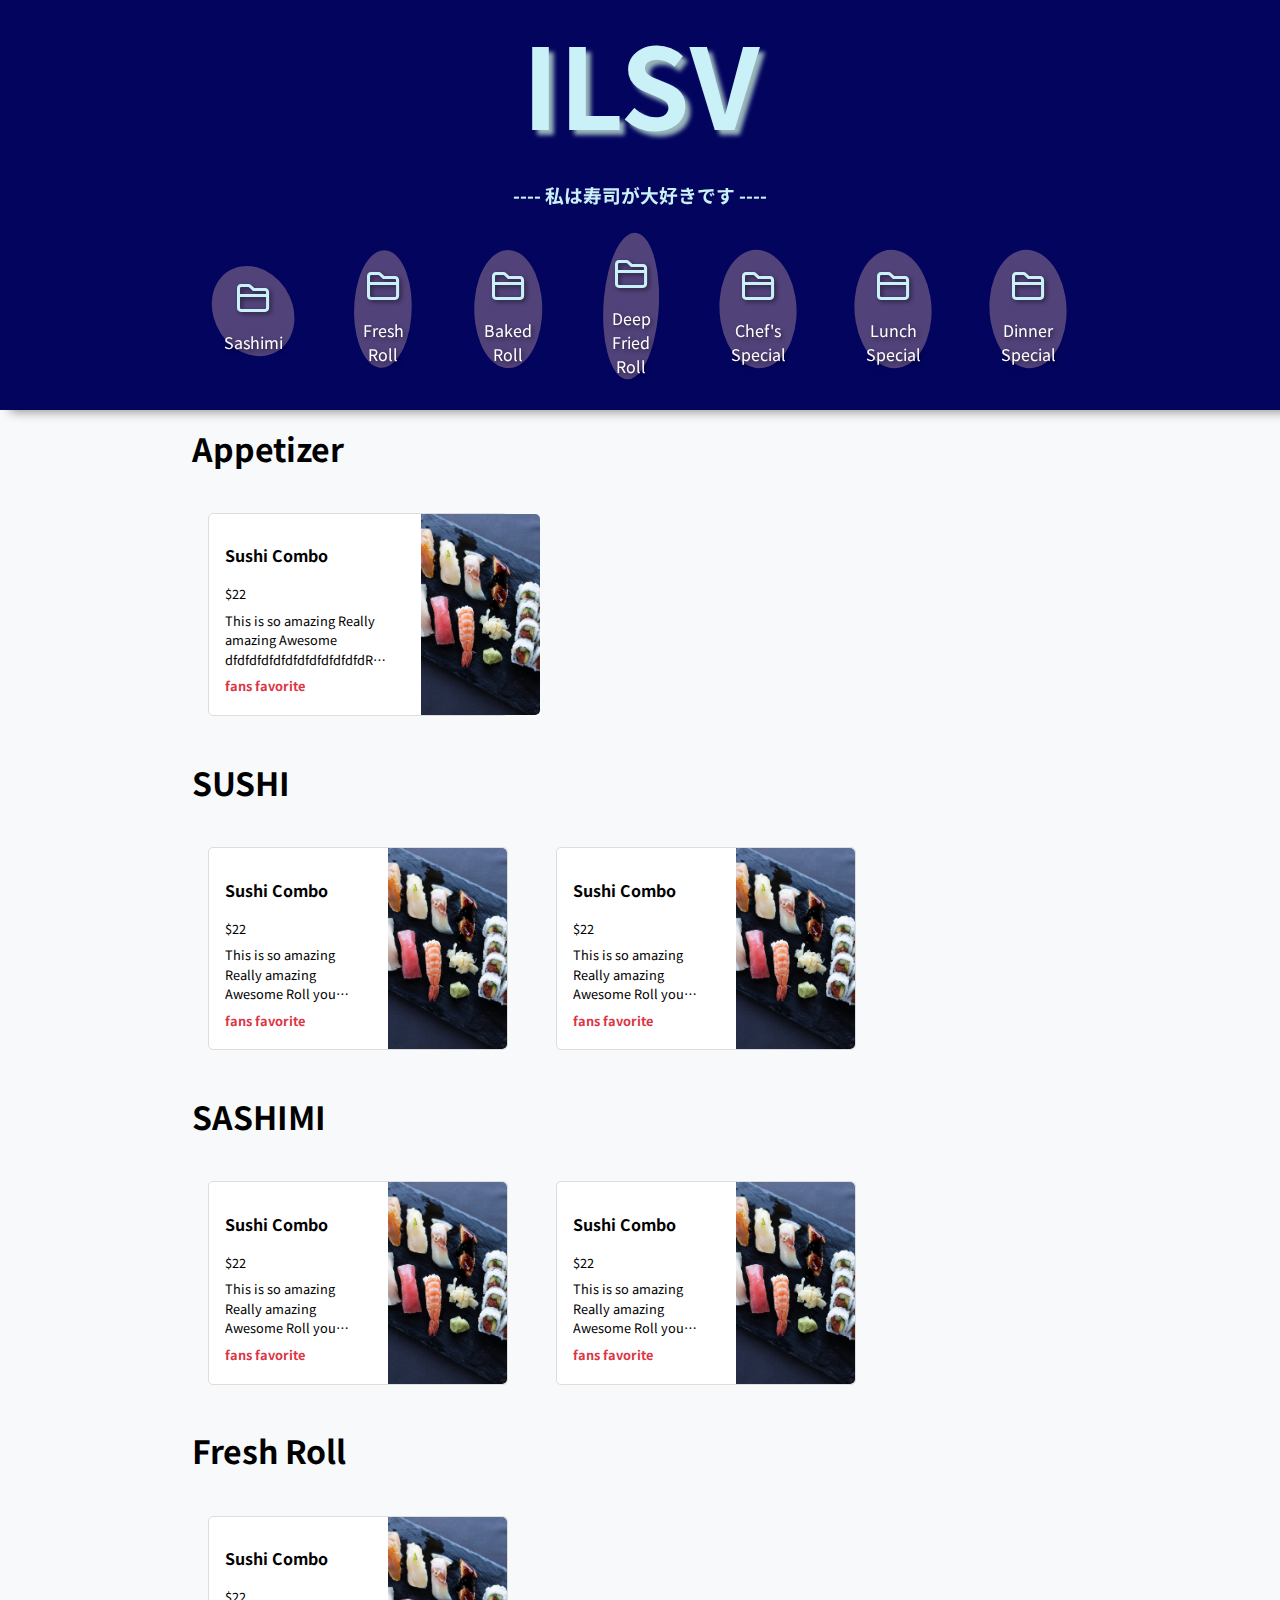
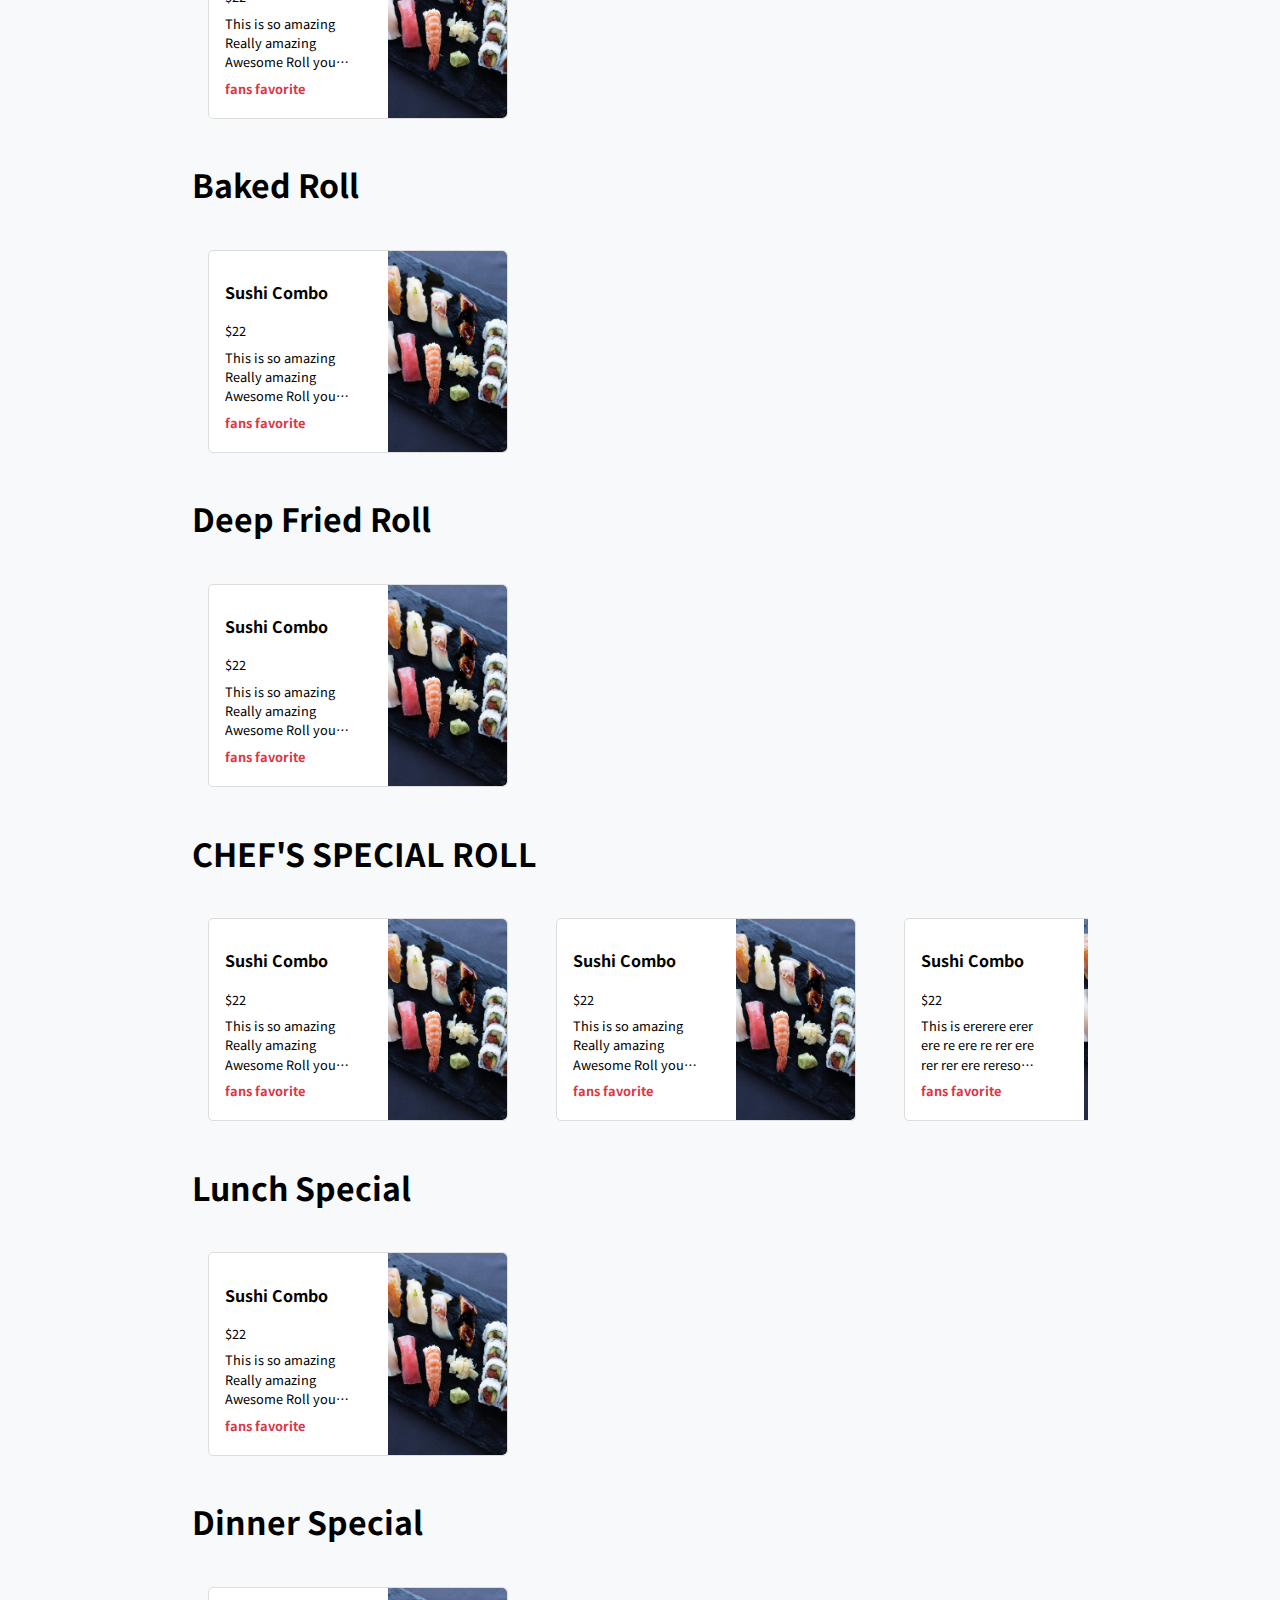
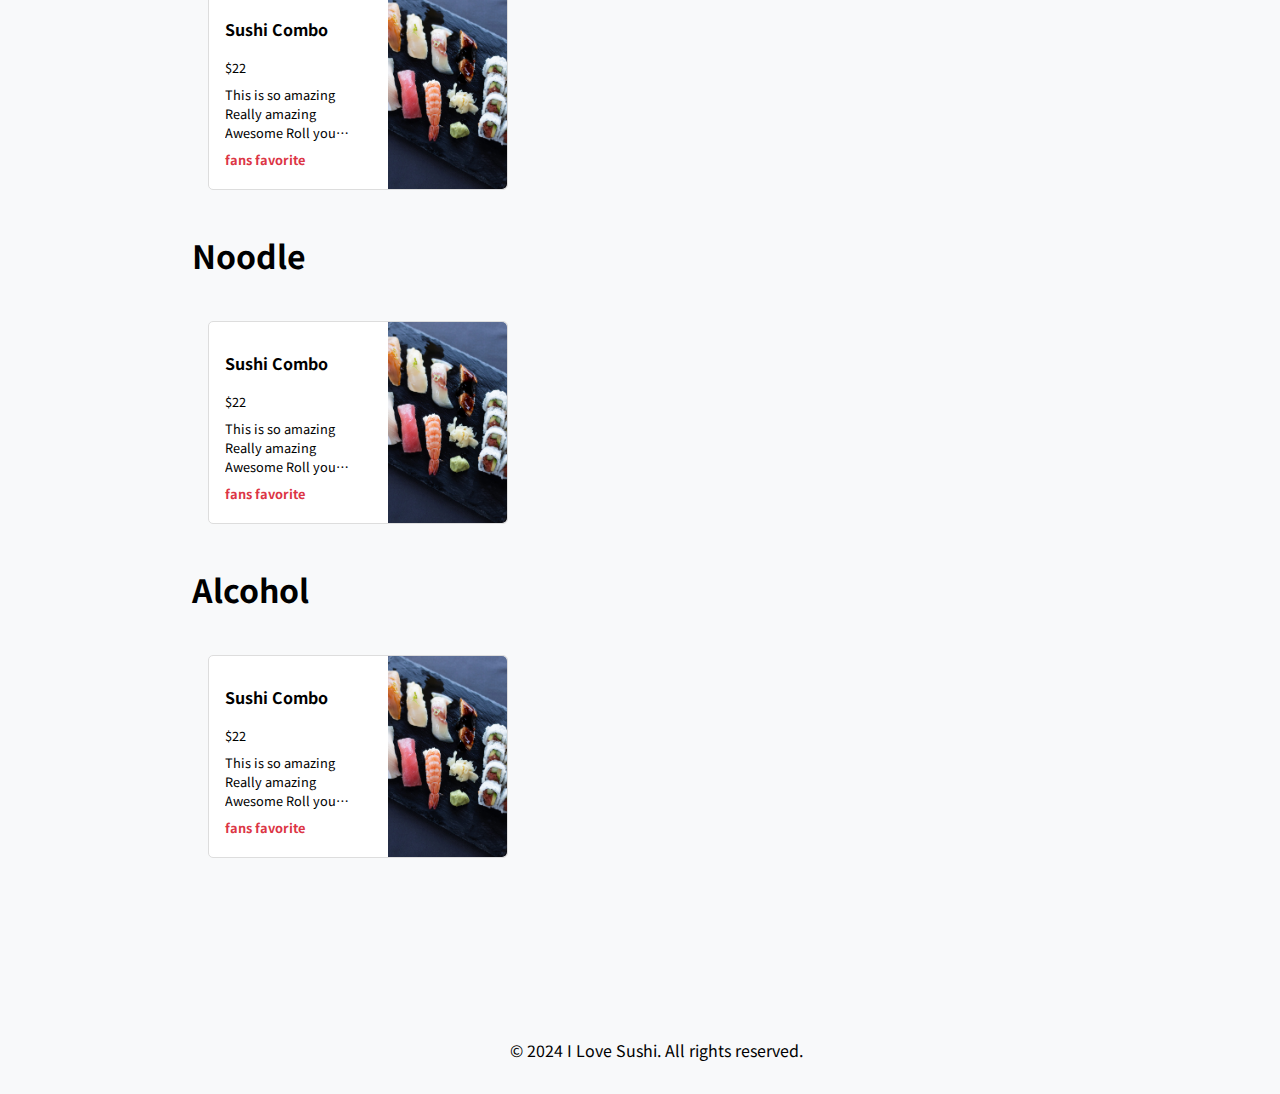
==== commit bf3952c5: "Pop up feature first commit" ====
--- a/index.html
+++ b/index.html
@@ -83,7 +83,9 @@
                 <div class="content">
                     <h2>Sushi Combo</h2>
                     <p>$22</p>
-                    <p>This is so amazing Really amazing Awesome Roll you have never experienced</p>
+                    <p class ="description">This is so amazing Really amazing Awesome dfdfdfdfdfdfdfdfdfdfdfdRoll you have never experienced Wow I love this
+                        THis is so good! can you believe this? why is thisdfdfdfdfdfdfdfdffdf not so popular this is creazy i love this!
+                    </p>
                     <p class="highlight">fans favorite</p>
                 </div>
                 <img src="./Images/menu_items/sushiA.jpg" alt="Sushi Combo">
@@ -96,16 +98,16 @@
                 <div class="content">
                     <h2>Sushi Combo</h2>
                     <p>$22</p>
-                    <p>This is so amazing Really amazing Awesome Roll you have never experienced</p>
-                    <p class="highlight">fans favorite</p>
-                </div>
-                <img src="./Images/menu_items/sushiA.jpg" alt="Sushi Combo">
-            </div>
-            <div class='menu-item'>
-                <div class="content">
-                    <h2>Sushi Combo</h2>
-                    <p>$22</p>
-                    <p>This is so amazing Really amazing Awesome Roll you have never experienced</p>
+                    <p class ="description">This is so amazing Really amazing Awesome Roll you have never experienced</p>
+                    <p class="highlight">fans favorite</p>
+                </div>
+                <img src="./Images/menu_items/sushiA.jpg" alt="Sushi Combo">
+            </div>
+            <div class='menu-item'>
+                <div class="content">
+                    <h2>Sushi Combo</h2>
+                    <p>$22</p>
+                    <p class ="description">This is so amazing Really amazing Awesome Roll you have never experienced</p>
                     <p class="highlight">fans favorite</p>
                 </div>
                 <img src="./Images/menu_items/sushiA.jpg" alt="Sushi Combo">
@@ -118,16 +120,16 @@
                 <div class="content">
                     <h2>Sushi Combo</h2>
                     <p>$22</p>
-                    <p>This is so amazing Really amazing Awesome Roll you have never experienced</p>
-                    <p class="highlight">fans favorite</p>
-                </div>
-                <img src="./Images/menu_items/sushiA.jpg" alt="Sushi Combo">
-            </div>
-            <div class='menu-item'>
-                <div class="content">
-                    <h2>Sushi Combo</h2>
-                    <p>$22</p>
-                    <p>This is so amazing Really amazing Awesome Roll you have never experienced</p>
+                    <p class ="description">This is so amazing Really amazing Awesome Roll you have never experienced</p>
+                    <p class="highlight">fans favorite</p>
+                </div>
+                <img src="./Images/menu_items/sushiA.jpg" alt="Sushi Combo">
+            </div>
+            <div class='menu-item'>
+                <div class="content">
+                    <h2>Sushi Combo</h2>
+                    <p>$22</p>
+                    <p class ="description">This is so amazing Really amazing Awesome Roll you have never experienced</p>
                     <p class="highlight">fans favorite</p>
                 </div>
                 <img src="./Images/menu_items/sushiA.jpg" alt="Sushi Combo">
@@ -139,7 +141,7 @@
                 <div class="content">
                     <h2>Sushi Combo</h2>
                     <p>$22</p>
-                    <p>This is so amazing Really amazing Awesome Roll you have never experienced</p>
+                    <p class ="description">This is so amazing Really amazing Awesome Roll you have never experienced</p>
                     <p class="highlight">fans favorite</p>
                 </div>
                 <img src="./Images/menu_items/sushiA.jpg" alt="Sushi Combo">
@@ -151,7 +153,7 @@
                 <div class="content">
                     <h2>Sushi Combo</h2>
                     <p>$22</p>
-                    <p>This is so amazing Really amazing Awesome Roll you have never experienced</p>
+                    <p class ="description">This is so amazing Really amazing Awesome Roll you have never experienced</p>
                     <p class="highlight">fans favorite</p>
                 </div>
                 <img src="./Images/menu_items/sushiA.jpg" alt="Sushi Combo">
@@ -163,7 +165,7 @@
                 <div class="content">
                     <h2>Sushi Combo</h2>
                     <p>$22</p>
-                    <p>This is so amazing Really amazing Awesome Roll you have never experienced</p>
+                    <p class ="description">This is so amazing Really amazing Awesome Roll you have never experienced</p>
                     <p class="highlight">fans favorite</p>
                 </div>
                 <img src="./Images/menu_items/sushiA.jpg" alt="Sushi Combo">
@@ -176,34 +178,36 @@
                 <div class="content">
                     <h2>Sushi Combo</h2>
                     <p>$22</p>
-                    <p>This is so amazing Really amazing Awesome Roll you have never experienced</p>
-                    <p class="highlight">fans favorite</p>
-                </div>
-                <img src="./Images/menu_items/sushiA.jpg" alt="Sushi Combo">
-            </div>
-            <div class='menu-item'>
-                <div class="content">
-                    <h2>Sushi Combo</h2>
-                    <p>$22</p>
-                    <p>This is so amazing Really amazing Awesome Roll you have never experienced</p>
-                    <p class="highlight">fans favorite</p>
-                </div>
-                <img src="./Images/menu_items/sushiA.jpg" alt="Sushi Combo">
-            </div>
-            <div class='menu-item'>
-                <div class="content">
-                    <h2>Sushi Combo</h2>
-                    <p>$22</p>
-                    <p>This is so amazing Really amazing Awesome Roll you have never experienced</p>
-                    <p class="highlight">fans favorite</p>
-                </div>
-                <img src="./Images/menu_items/sushiA.jpg" alt="Sushi Combo">
-            </div>
-            <div class='menu-item'>
-                <div class="content">
-                    <h2>Sushi Combo</h2>
-                    <p>$22</p>
-                    <p>This is so amazing Really amazing Awesome Roll you have never experienced</p>
+                    <p class ="description">This is so amazing Really amazing Awesome Roll you have never experienced</p>
+                    <p class="highlight">fans favorite</p>
+                </div>
+                <img src="./Images/menu_items/sushiA.jpg" alt="Sushi Combo">
+            </div>
+            <div class='menu-item'>
+                <div class="content">
+                    <h2>Sushi Combo</h2>
+                    <p>$22</p>
+                    <p class ="description">This is so amazing Really amazing Awesome Roll you have never experienced</p>
+                    <p class="highlight">fans favorite</p>
+                </div>
+                <img src="./Images/menu_items/sushiA.jpg" alt="Sushi Combo">
+            </div>
+            <div class='menu-item'>
+                <div class="content">
+                    <h2>Sushi Combo</h2>
+                    <p>$22</p>
+                    <p class ="description">This is ererere  erer ere re
+                        ere re rer ere rer
+                         rer ere rereso amazing Really amazing Awesome Roll you have never experienced</p>
+                    <p class="highlight">fans favorite</p>
+                </div>
+                <img src="./Images/menu_items/sushiA.jpg" alt="Sushi Combo">
+            </div>
+            <div class='menu-item'>
+                <div class="content">
+                    <h2>Sushi Combo</h2>
+                    <p>$22</p>
+                    <p class ="description">This is so amazing Really amazing Awesome Roll you have never experienced</p>
                     <p class="highlight">fans favorite</p>
                 </div>
                 <img src="./Images/menu_items/sushiA.jpg" alt="Sushi Combo">
@@ -215,7 +219,7 @@
                 <div class="content">
                     <h2>Sushi Combo</h2>
                     <p>$22</p>
-                    <p>This is so amazing Really amazing Awesome Roll you have never experienced</p>
+                    <p class ="description">This is so amazing Really amazing Awesome Roll you have never experienced</p>
                     <p class="highlight">fans favorite</p>
                 </div>
                 <img src="./Images/menu_items/sushiA.jpg" alt="Sushi Combo">
@@ -227,7 +231,7 @@
                 <div class="content">
                     <h2>Sushi Combo</h2>
                     <p>$22</p>
-                    <p>This is so amazing Really amazing Awesome Roll you have never experienced</p>
+                    <p class ="description">This is so amazing Really amazing Awesome Roll you have never experienced</p>
                     <p class="highlight">fans favorite</p>
                 </div>
                 <img src="./Images/menu_items/sushiA.jpg" alt="Sushi Combo">
@@ -239,7 +243,7 @@
                 <div class="content">
                     <h2>Sushi Combo</h2>
                     <p>$22</p>
-                    <p>This is so amazing Really amazing Awesome Roll you have never experienced</p>
+                    <p class ="description">This is so amazing Really amazing Awesome Roll you have never experienced</p>
                     <p class="highlight">fans favorite</p>
                 </div>
                 <img src="./Images/menu_items/sushiA.jpg" alt="Sushi Combo">
@@ -251,7 +255,7 @@
                 <div class="content">
                     <h2>Sushi Combo</h2>
                     <p>$22</p>
-                    <p>This is so amazing Really amazing Awesome Roll you have never experienced</p>
+                    <p class ="description">This is so amazing Really amazing Awesome Roll you have never experienced</p>
                     <p class="highlight">fans favorite</p>
                 </div>
                 <img src="./Images/menu_items/sushiA.jpg" alt="Sushi Combo">
@@ -265,6 +269,16 @@
         <p>&copy; 2024 I Love Sushi. All rights reserved.</p>
     </footer>
 
+    <div id="popup" class="popup">
+        <div class="popup-content">
+            <span class="close">&times;</span>
+            <img id="popup-image" src="" alt="">
+            <h2 id="popup-title"></h2>
+            <p id="popup-price"></p>
+            <p id="popup-description"></p>
+            <p id="popup-highlight" style="color:red; font-weight:bold;"></p>
+        </div>
+    </div>
 
     <script src="./JS/menu_script.js"></script>
 </body>
--- a/CSS/style.css
+++ b/CSS/style.css
@@ -133,9 +133,9 @@
     margin: 0 10em;
 }
 
-section{
+/* section{
     padding-bottom: 2em;
-}
+} */
 footer {
     /* background-color: #03045e;
     color: #caf0f8; */
@@ -153,7 +153,6 @@
     top: 280px;
     padding-top: 1em;
     /* Adding some space from header */
-    
     border-radius: 8px;
     margin: 0 10em;
 }
@@ -239,6 +238,18 @@
     margin: 0.3em 0;
     font-size: 0.8em;
 }
+.menu-item .content .description {
+    overflow: hidden;
+    text-overflow: ellipsis;
+    display: -webkit-box;
+    -webkit-line-clamp: 3;
+    /* Number of lines to show */
+    -webkit-box-orient: vertical;
+    max-height: 4.5em;
+    /* Adjust based on line height */
+    line-height: 1.5em;
+    /* Adjust to match font-size */
+}
 
 .menu-item .content .highlight {
     font-weight: bold;
@@ -257,6 +268,71 @@
     border-bottom-right-radius: 5px;
 }
 
+/* Popup styles */
+.popup {
+    display: none;
+    position: fixed;
+    z-index: 1000;
+    left: 10%;
+    top: 10%;
+    width: 80%;
+    height: 80%;
+    background-color: rgba(0, 0, 0, 0.8);
+    justify-content: center;
+    align-items: center;
+    scrollbar-width: none;
+        /* Hide scrollbar for Firefox */
+    -ms-overflow-style: none;
+        /* Hide scrollbar for Internet Explorer and Edge */
+    }
+
+    
+.popup::-webkit-scrollbar {
+    display: none;
+    /* Hide scrollbar for Chrome, Safari, and Opera */
+}
+
+.popup-content {
+    background-color: white;
+    border: 1px solid #888;
+    border-radius: 5px;
+    width: 100%;
+    height: 100%;
+    display: flex;
+    text-align: center;
+    flex-direction: column;
+    align-items: center;
+}
+
+.popup-content img {
+    width: 100%;
+    max-height: 50%;
+    object-fit: cover;
+    margin-bottom: 10px;
+}
+
+.popup-content p{
+    margin: 10px 20px;
+}
+
+.close {
+    position: absolute;
+    top: 10px;
+    right: 25px;
+    color: #aaa;
+    font-size: 28px;
+    font-weight: bold;
+    cursor: pointer;
+}
+
+.close:hover,
+.close:focus {
+    color: black;
+    text-decoration: none;
+    cursor: pointer;
+}
+
+
 @media (max-width: 768px) {
     header h1{
         font-size: 5em;
@@ -325,4 +401,13 @@
     .menu-item .content p {
         margin: 0.5em 0;
     }
+}
+
+@media (min-width: 768px) {
+    .popup {
+            left: 25%;
+            top: 15%;
+            width: 50%;
+            height: 80%;
+    }
 }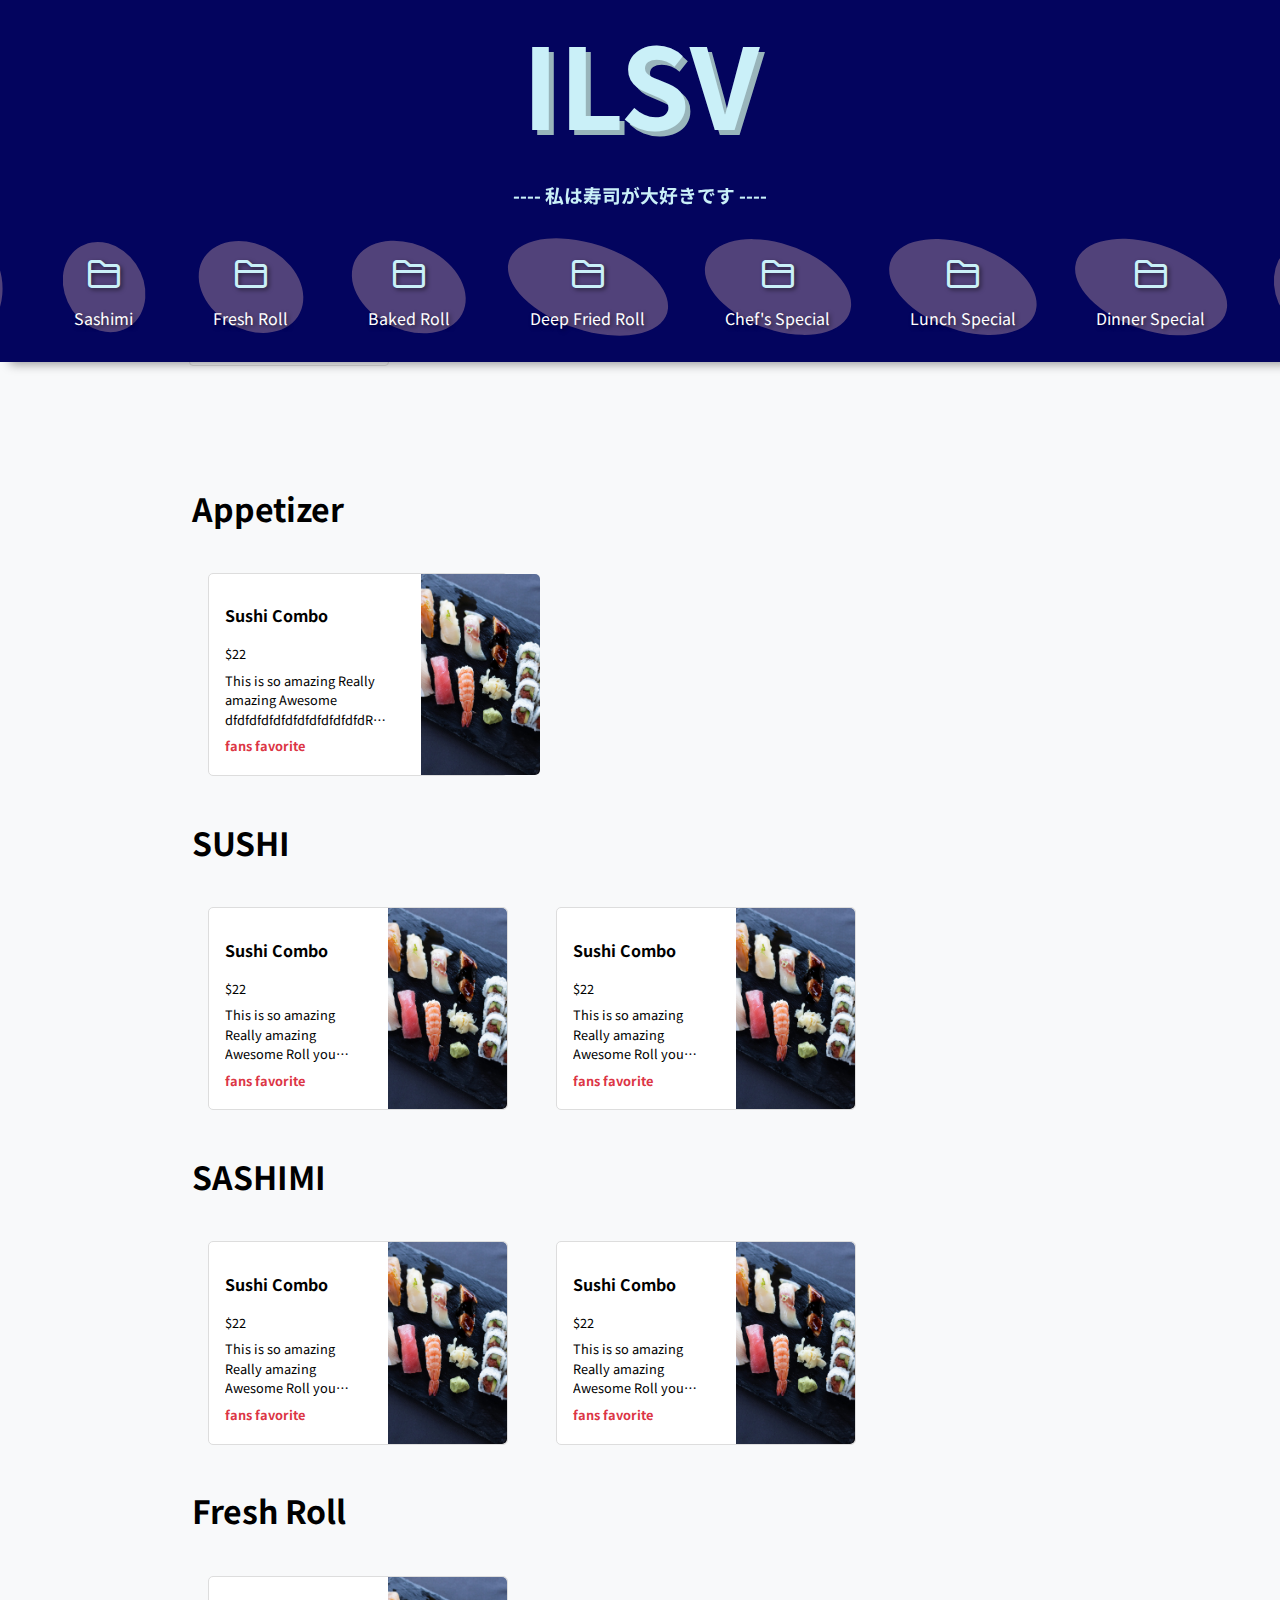
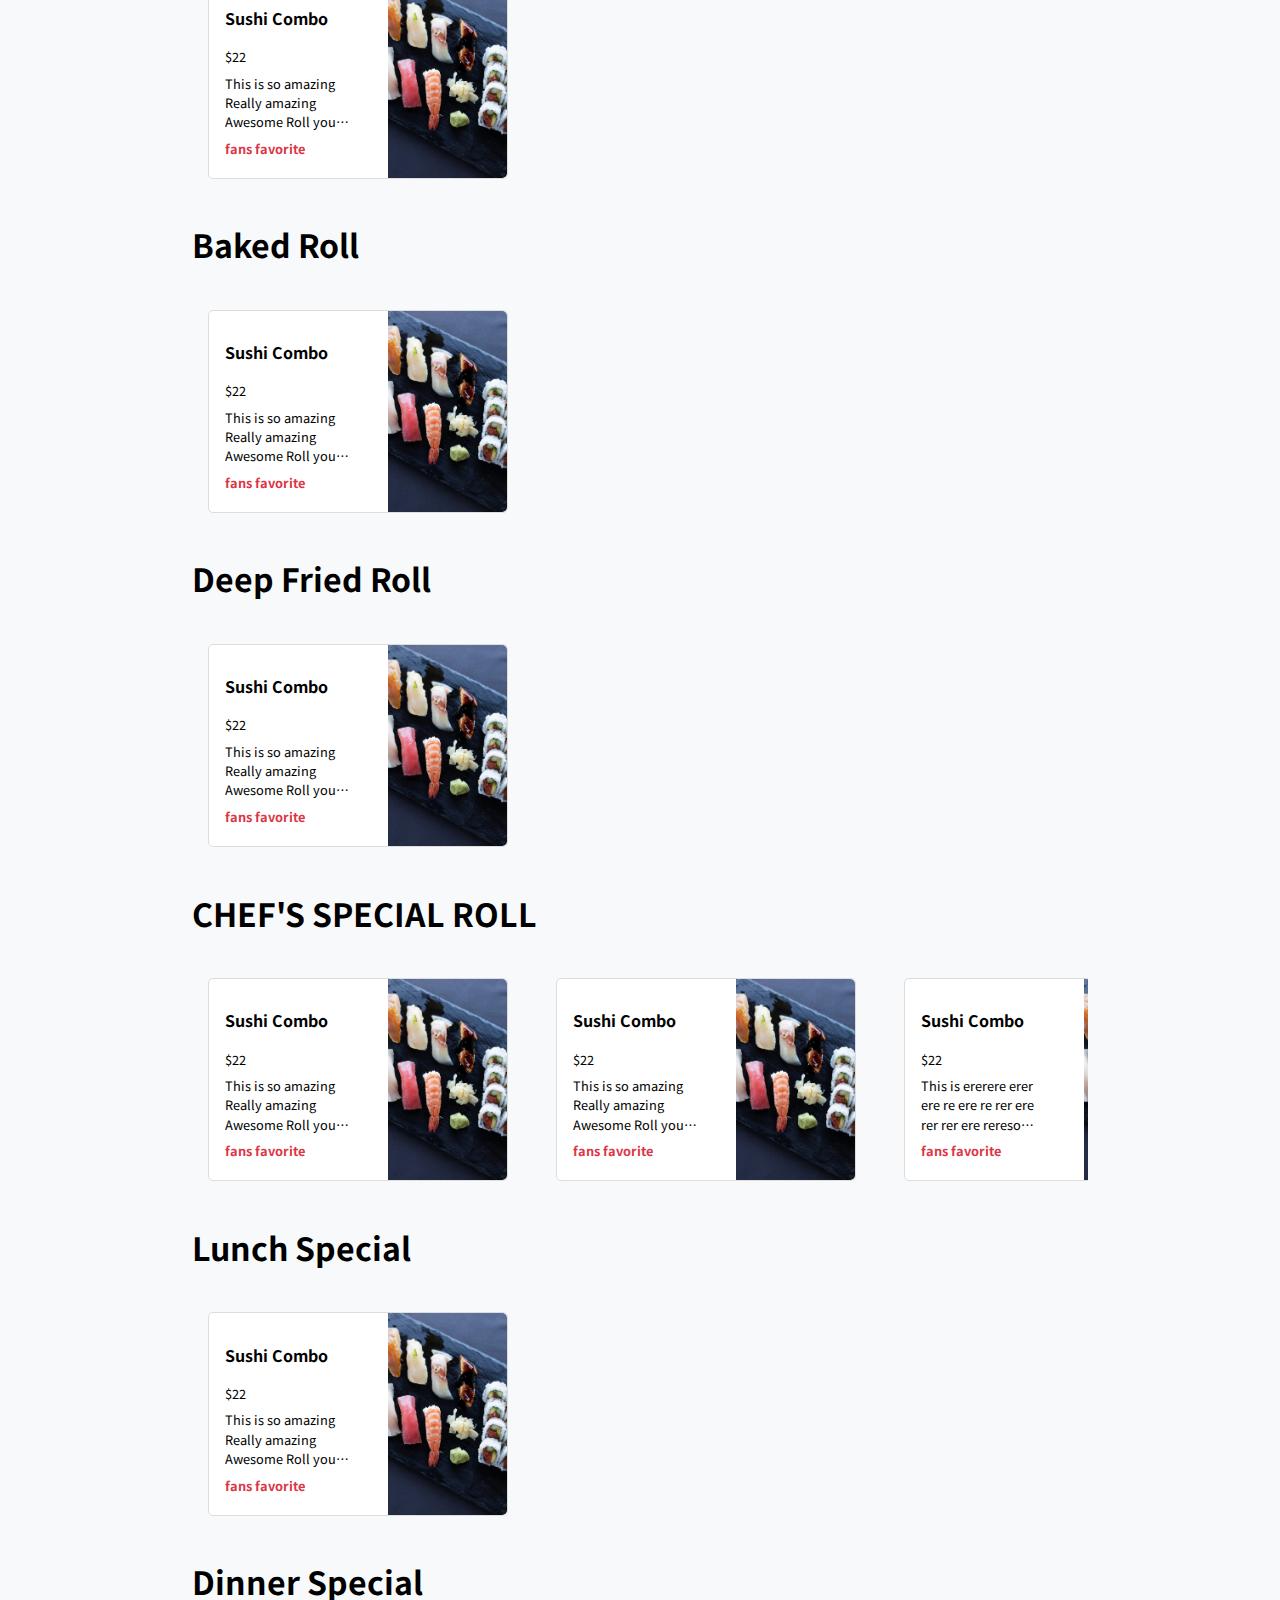
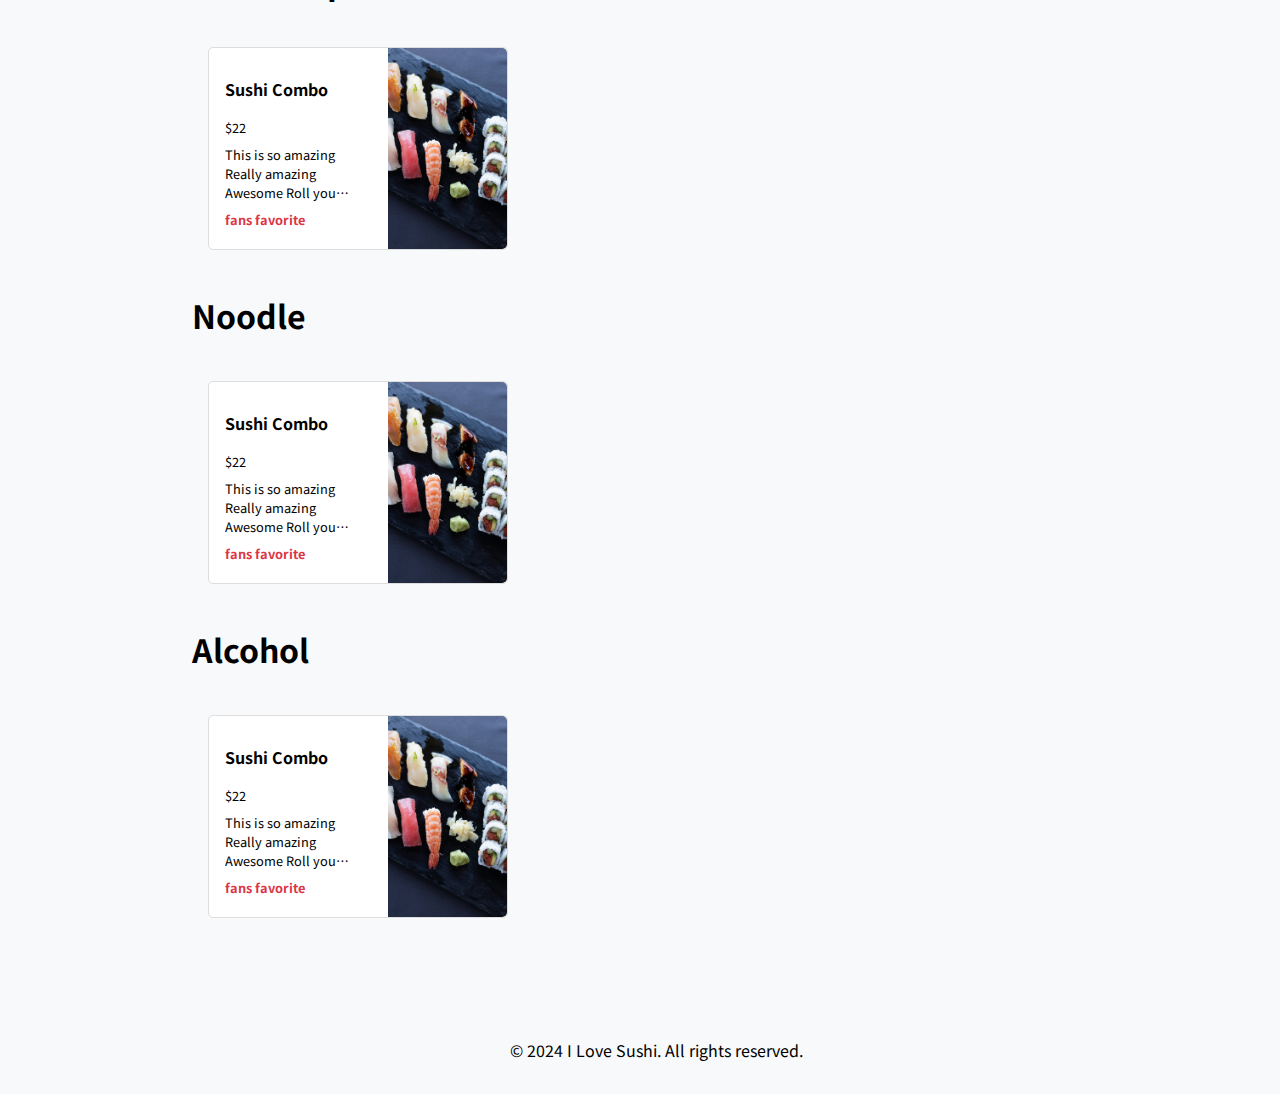
==== commit c259d7d0: "h1 and h2 header disappear in 0.3 seconds when scroll down" ====
--- a/index.html
+++ b/index.html
@@ -15,8 +15,8 @@
 
 <body>
     <header>
-        <h1>ILSV</h1>
-        <h3>---- 私は寿司が大好きです ----</h3>
+        <h1 class ='header-title'>ILSV</h1>
+        <h3 class ='header-title'>---- 私は寿司が大好きです ----</h3>
         <div id="categories">
             <div class="category">
                 <i class="fa-regular fa-folder"></i>
--- a/CSS/style.css
+++ b/CSS/style.css
@@ -4,61 +4,82 @@
     margin: 0;
     padding: 0;
     background-color: #f8f9fa;
+    height: 100vh;
+    overflow-y: auto;
+    white-space: normal;
+    scrollbar-width: none;
+    /* Hide scrollbar for Firefox */
+    -ms-overflow-style: none;
+    /* Hide scrollbar for Internet Explorer and Edge */
+}
+
+body::-webkit-scrollbar {
+    display: none;
+    /* Hide scrollbar for Chrome, Safari, and Opera */
 }
 
 header {
     background-color: #03045e;
     color: #caf0f8;
-    padding: 0em;
+    padding: 0;
     text-align: center;
+    width: 100%;
+    box-shadow: 10px 2px 10px rgba(0, 0, 0, 0.4);
+    z-index: 100;
     position: fixed;
-    width: 100%;
+    display: block;
     top: 0;
-    z-index: 1;
-    box-shadow: 10px 2px 10px rgba(0, 0, 0, 0.4);
 }
 
 header h1 {
-    z-index: 100;
     font-size: 7rem;
     margin: 0;
-    padding: 0em;
-    text-shadow: 5px 5px 4px #99b5bb;;
-}
-
-header h3{
+    padding: 0;
+    text-shadow: 5px 5px 0px #99b5bb;
+}
+
+header h3 {
     margin-bottom: 1em;
 }
-
-header a{
-    z-index: 10;
-    text-decoration: none;
-    color: white;
-    /* Default color for the links */
-    transition: color 0.3s;
-}
-
-header a:hover{
-    color: #dc3545;
-}
+.header-title {
+    transition: opacity 0.3s ease-in-out;
+    opacity: 1;
+    /* Initially visible */
+}
+
 
 #categories {
+    z-index: 1000;
+    /* Ensure it's above other content */
     display: flex;
     justify-content: center;
     gap: 5em;
     align-items: center;
     padding: 2em 0;
-    margin: 0 10em;
+    background-color: #03045e;
+    /* Match header background color */
     overflow-x: auto;
-    white-space: none;
+    white-space: nowrap;
+    /* Ensure items do not wrap */
     scrollbar-width: none;
     /* Hide scrollbar for Firefox */
     -ms-overflow-style: none;
     /* Hide scrollbar for Internet Explorer and Edge */
 }
+
 #categories::-webkit-scrollbar {
     display: none;
     /* Hide scrollbar for Chrome, Safari, and Opera */
+}
+
+header a {
+    text-decoration: none;
+    color: white;
+    transition: color 0.6s;
+}
+
+header a:hover {
+    color: #dc3545;
 }
 
 .category {
@@ -67,9 +88,8 @@
     align-items: center;
     font-size: 1em;
     cursor: pointer;
-    transition: transform 0.2s;
+    transition: transform 0.6s;
     position: relative;
-    /* Ensure the pseudo-element is positioned relative to the category */
     z-index: 1;
     /* Ensure the category content is above the pseudo-element */
 }
@@ -91,11 +111,12 @@
     /* Distort the circle */
     z-index: -1;
     /* Ensure the pseudo-element is behind the category content */
-    transition: transform 0.3s;
+    transition: transform 0.6s;
     /* Smooth transition for hover effect */
 }
 
 .category i {
+    z-index: 100;
     font-size: 2em;
     margin-bottom: 0.5em;
     text-shadow: 2px 2px 4px rgba(0, 0, 0, 0.5);
@@ -103,6 +124,7 @@
 }
 
 .category a {
+    z-index: 100;
     text-decoration: none;
     color: white;
     /* Default color for the links */
@@ -127,7 +149,7 @@
 
 main {
     padding: 2em;
-    top: 300px;
+    top: 360px;
     position: relative;
     min-height: 800px;
     margin: 0 10em;
@@ -150,7 +172,7 @@
     display: flex;
     position: relative;
     left: 20px;
-    top: 280px;
+    top: 300px;
     padding-top: 1em;
     /* Adding some space from header */
     border-radius: 8px;
@@ -213,7 +235,7 @@
     width: 25%;
     min-width: 300px;
     /* box-shadow: 0 2px 5px rgba(0, 0, 0, 0.1); */
-    transition: transform 0.2s;
+    transition: transform 0.8s;
     box-sizing: border-box;
     margin: 1em;
 }
@@ -273,11 +295,11 @@
     display: none;
     position: fixed;
     z-index: 1000;
-    left: 10%;
-    top: 10%;
-    width: 80%;
-    height: 80%;
-    background-color: rgba(0, 0, 0, 0.8);
+    left: 0;
+    top: 0;
+    width: 100%;
+    height: 100%;
+    /* background-color: rgba(0, 0, 0, 0.8); */
     justify-content: center;
     align-items: center;
     scrollbar-width: none;
@@ -296,8 +318,8 @@
     background-color: white;
     border: 1px solid #888;
     border-radius: 5px;
-    width: 100%;
-    height: 100%;
+    width: 30%;
+    height: auto;
     display: flex;
     text-align: center;
     flex-direction: column;
@@ -305,57 +327,76 @@
 }
 
 .popup-content img {
-    width: 100%;
+    width: 80%;
     max-height: 50%;
     object-fit: cover;
-    margin-bottom: 10px;
-}
-
-.popup-content p{
-    margin: 10px 20px;
+    margin: 20px 20px;
+}
+.popup-content #popup-title{
+    font-size: 2em;
+    margin: 0;
+    padding: 0;
+}
+
+.popup-content #popup-description{
+    text-align: left;
+    color:black;
+    padding: 10px 40px;
+    font-weight: bold;
 }
 
 .close {
     position: absolute;
     top: 10px;
     right: 25px;
-    color: #aaa;
-    font-size: 28px;
+    color: gray;
+    font-size: 34px;
     font-weight: bold;
     cursor: pointer;
 }
 
 .close:hover,
 .close:focus {
-    color: black;
+    color: red;
     text-decoration: none;
     cursor: pointer;
 }
 
+.blur{
+    filter: blur(5px);
+    pointer-events: none;
+}
+
 
 @media (max-width: 768px) {
     header h1{
-        font-size: 5em;
+        font-size: 3em;
+    }
+    header h3{
+        font-size: 0.8em;
     }
     #categories{
         margin: 0;
-        gap: 3em;
+        gap: 2em;
+        padding: 2em;
     }
     .category{
         text-align: center;
-        font-size: 10px;
+        font-size: 8px;
     }
 
     main{
-        margin: 0 0;
+        margin: 0;
+        top: 200px;
     }
     #filter{
-        margin: 0 0;
+        margin: 0;
+        top: 220px;
     }
     #highlightFilter{
         width:150px;
         height:30px;
-        font-size: 1em;
+        font-size: 0.8em;
     }
     .menu-item {
         flex-direction: column;
@@ -401,13 +442,13 @@
     .menu-item .content p {
         margin: 0.5em 0;
     }
-}
-
-@media (min-width: 768px) {
-    .popup {
-            left: 25%;
-            top: 15%;
-            width: 50%;
-            height: 80%;
+    .popup-content {
+        width: 70%;
+        height: auto;
+    }
+    .popup-content img {
+        width: 100%;
+        margin: 0;
+        padding-bottom: 10px;
     }
 }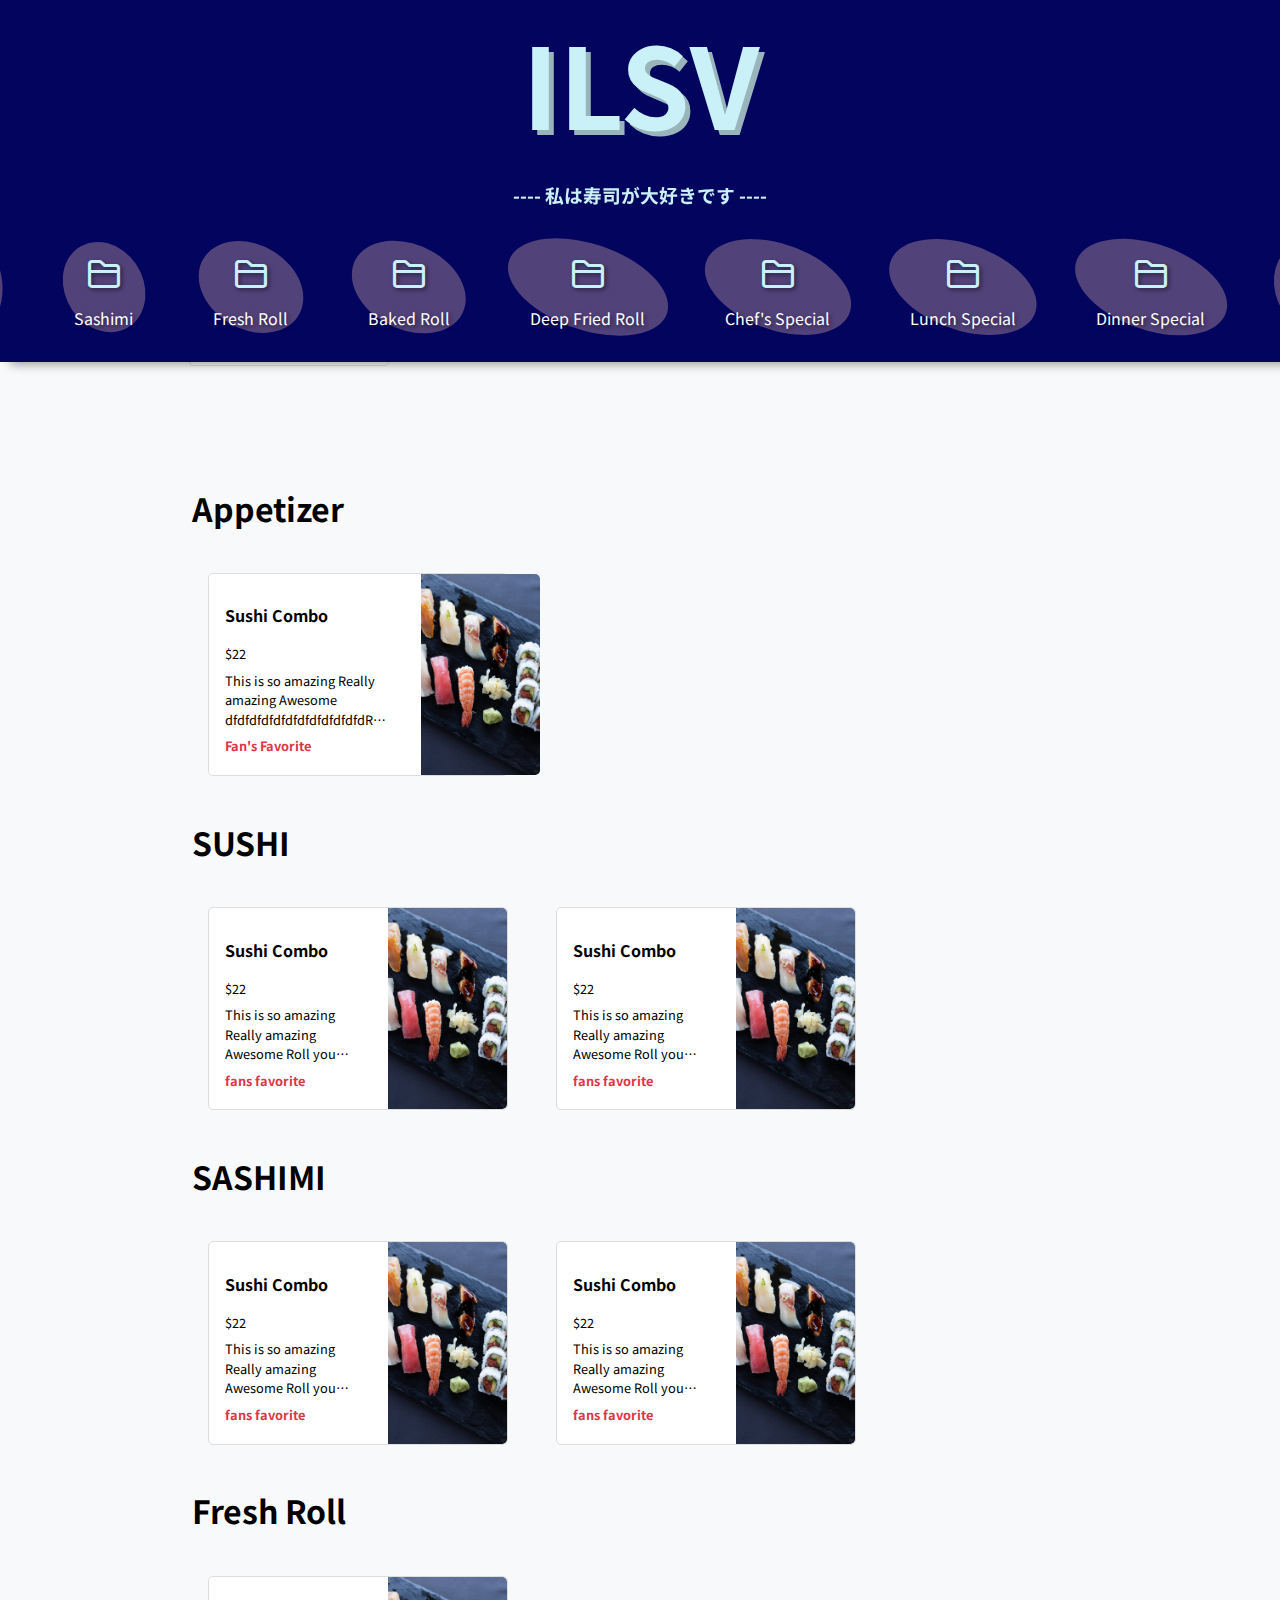
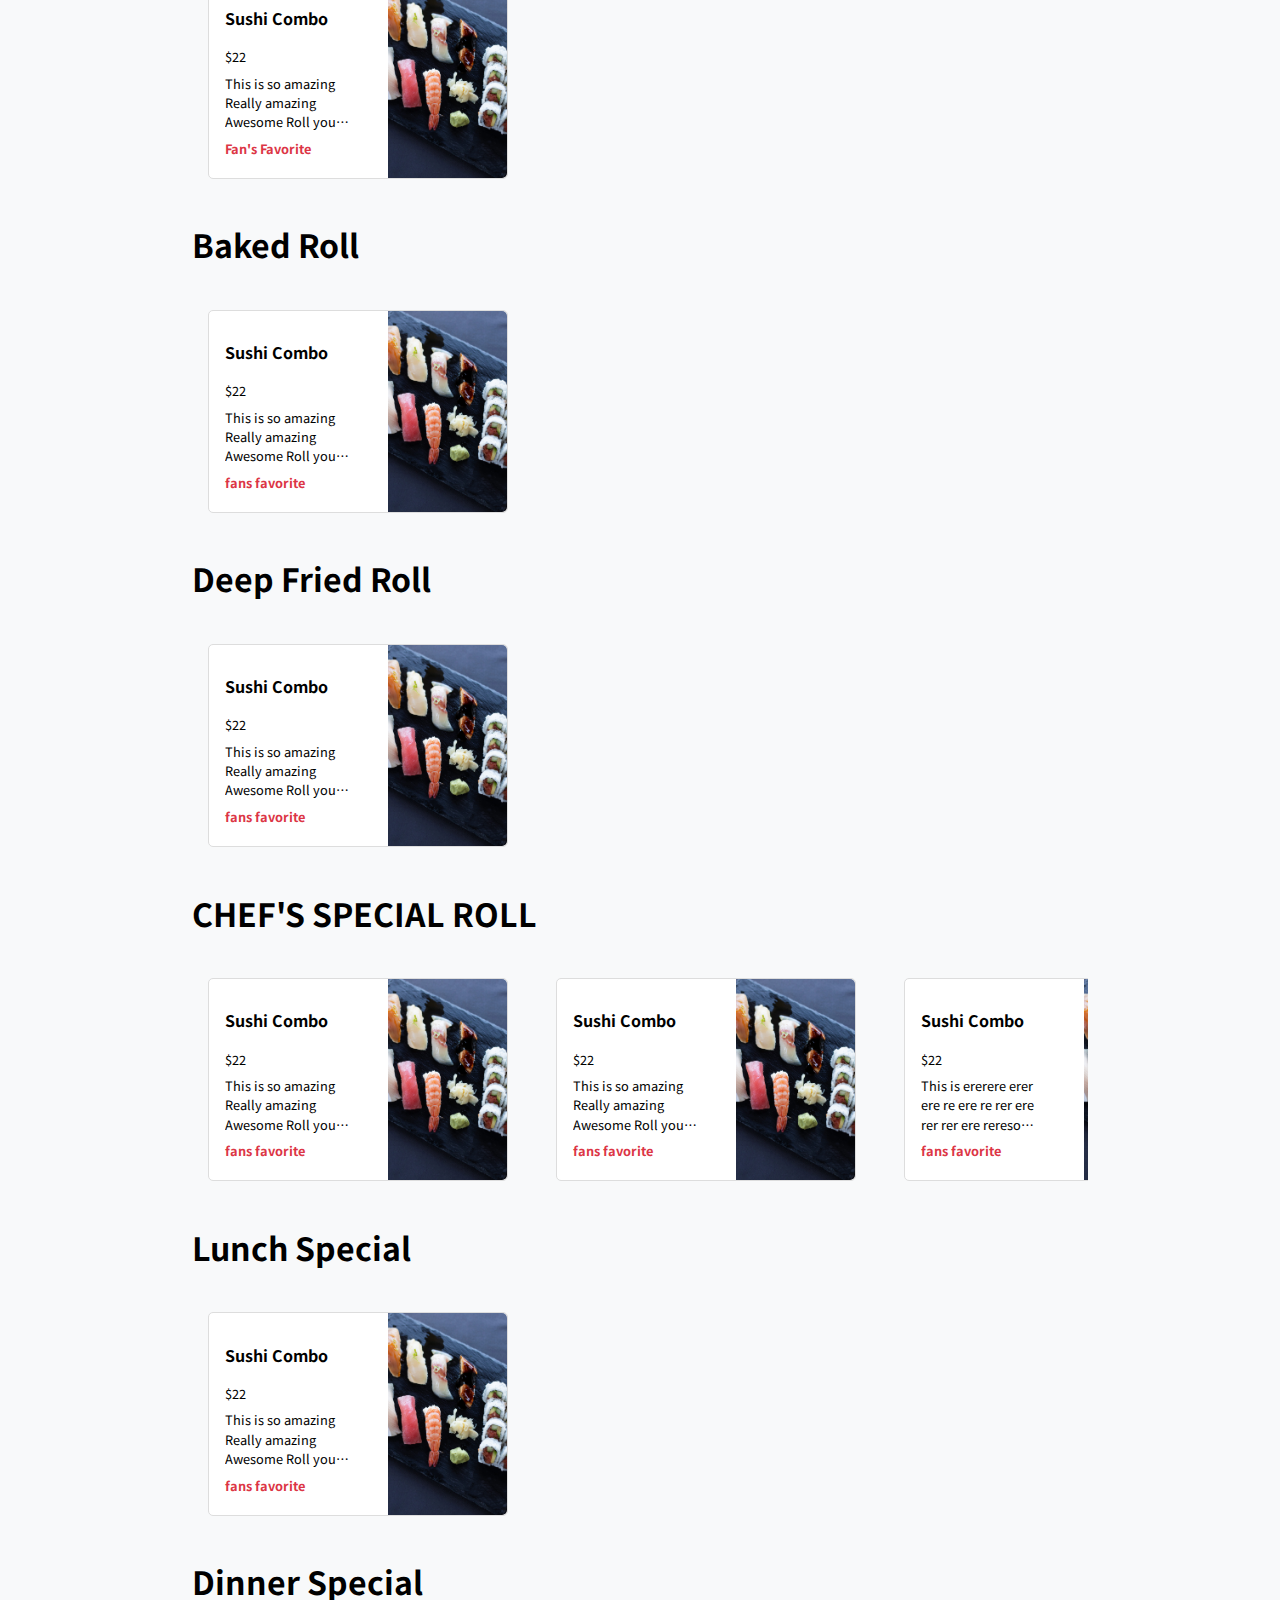
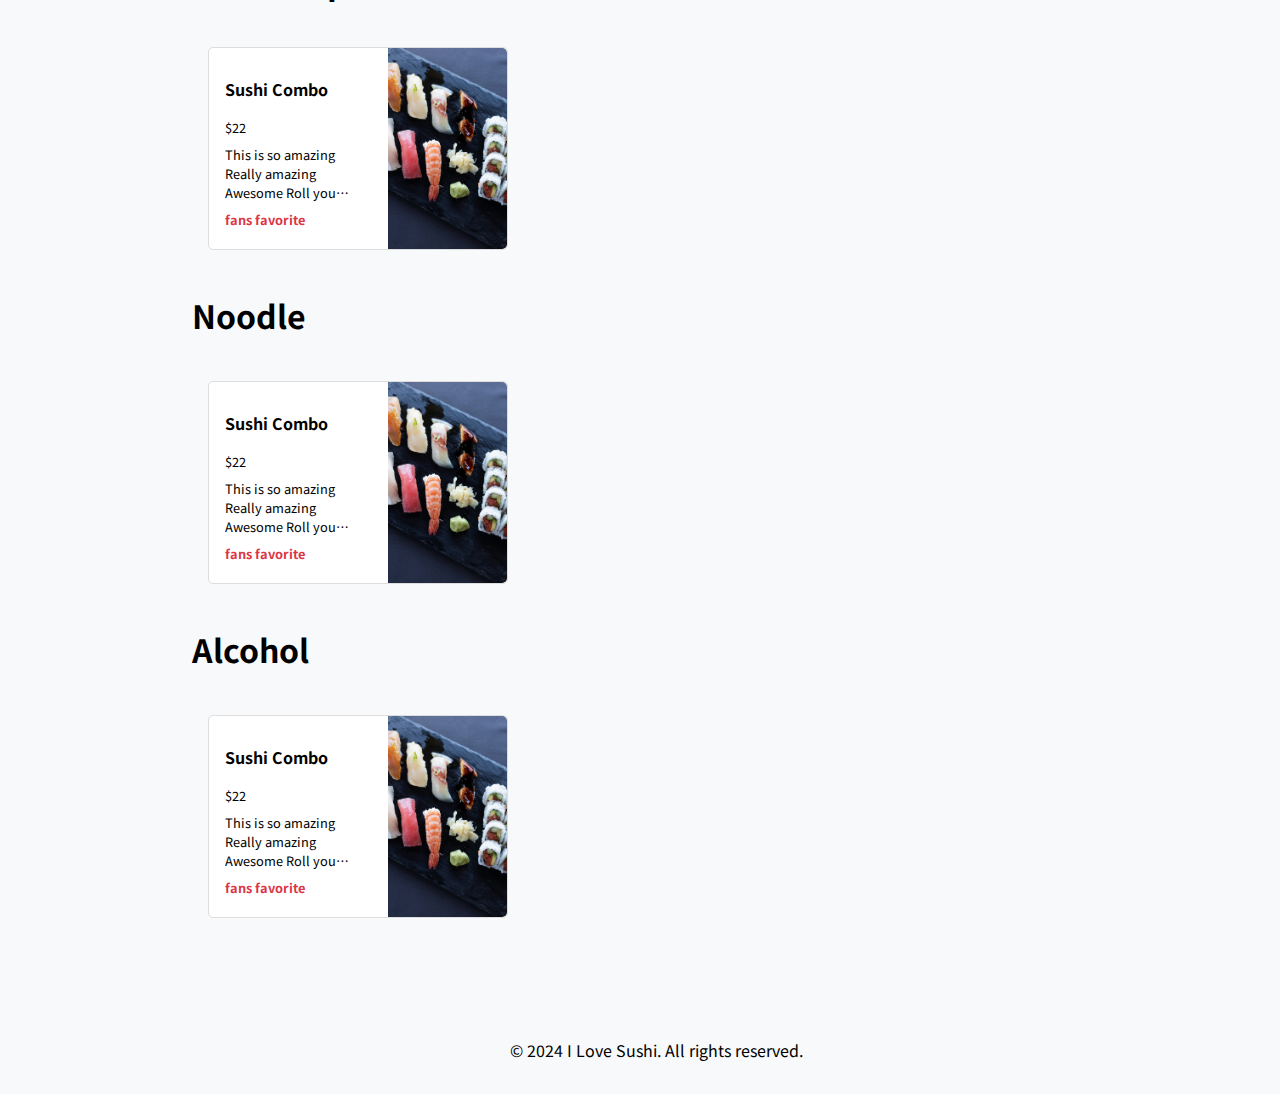
==== commit 914ec82d: "Filter System works with hard code input" ====
--- a/index.html
+++ b/index.html
@@ -70,9 +70,9 @@
         <label for="highlightFilter"></label>
         <select id="highlightFilter">
             <option value="all">All</option>
-            <option value="fans_favorite">Fan's Favorite</option>
-            <option value="bang_for_a_buck">Bang for a Buck</option>
-            <option value="go_wild_special">Go Wild Special</option>
+            <option value="Fan's Favorite">Fan's Favorite</option>
+            <option value="Bang For a Buck">Bang for a Buck</option>
+            <option value="Go Wild Special">Go Wild Special</option>
         </select>
     </div>
 
@@ -86,7 +86,7 @@
                     <p class ="description">This is so amazing Really amazing Awesome dfdfdfdfdfdfdfdfdfdfdfdRoll you have never experienced Wow I love this
                         THis is so good! can you believe this? why is thisdfdfdfdfdfdfdfdffdf not so popular this is creazy i love this!
                     </p>
-                    <p class="highlight">fans favorite</p>
+                    <p class="highlight">Fan's Favorite</p>
                 </div>
                 <img src="./Images/menu_items/sushiA.jpg" alt="Sushi Combo">
             </div>
@@ -142,7 +142,7 @@
                     <h2>Sushi Combo</h2>
                     <p>$22</p>
                     <p class ="description">This is so amazing Really amazing Awesome Roll you have never experienced</p>
-                    <p class="highlight">fans favorite</p>
+                    <p class="highlight">Fan's Favorite</p>
                 </div>
                 <img src="./Images/menu_items/sushiA.jpg" alt="Sushi Combo">
             </div>
--- a/CSS/style.css
+++ b/CSS/style.css
@@ -154,6 +154,9 @@
     min-height: 800px;
     margin: 0 10em;
 }
+main h2 {
+    font-size: 2rem;
+}
 
 /* section{
     padding-bottom: 2em;
@@ -218,10 +221,6 @@
 }
 .menu::-webkit-scrollbar {
     display: none; /* Hide scrollbar for Chrome, Safari, and Opera */
-}
-
-h2{
-    font-size: 2rem;
 }
 
 .menu-item {
@@ -348,9 +347,9 @@
 .close {
     position: absolute;
     top: 10px;
-    right: 25px;
+    right: 20px;
     color: gray;
-    font-size: 34px;
+    font-size: 24px;
     font-weight: bold;
     cursor: pointer;
 }
@@ -368,6 +367,10 @@
 }
 
 
+
+
+
+
 @media (max-width: 768px) {
     header h1{
         font-size: 3em;
@@ -385,6 +388,9 @@
         font-size: 8px;
     }
 
+
+
+
     main{
         margin: 0;
         top: 200px;
@@ -396,36 +402,45 @@
     #highlightFilter{
         width:150px;
         height:30px;
-        font-size: 0.8em;
+        font-size: 14px;
+    }
+
+
+
+    .menu{
+        gap: 0;
+    }
+    main h2 {
+        font-size: 16px;
     }
     .menu-item {
         flex-direction: column;
         /* Stack items vertically on smaller screens */
-        width: 20%;
         min-width: 200px;
     }
 
     .menu-item .content{
         margin: 0;
         padding-top: 0.2em;
-    }
-
+        width: 40%;
+    }
+    .menu-item .content h2 {
+        font-size: 12px;
+    }
     .menu-item .content p{
         padding: 0 2em;
+        font-size: 10px;
     }
 
     .menu-item img {
         width: 100%;
         /* Image takes full width on smaller screens */
-        max-height: 100px;
+        max-height: 80px;
         /* Remove max-height to allow full image display */
         border-top-right-radius: 0px;
         border-bottom-left-radius: 5px;
         border-bottom-right-radius: 5px;
 
-    }
-    h2{
-        font-size: 1.5em;
     }
 
     .menu-item .content {
@@ -435,20 +450,31 @@
         margin-right: 3em;
         text-align: center;
     }
-    .menu-item .content h2 {
-        font-size: 1em;
-    }
-
-    .menu-item .content p {
-        margin: 0.5em 0;
-    }
     .popup-content {
-        width: 70%;
-        height: auto;
+        width: 80%;
+        max-height: 80%;
     }
     .popup-content img {
         width: 100%;
         margin: 0;
         padding-bottom: 10px;
     }
+    
+    .popup-content #popup-title {
+        font-size: 16px;
+        margin: 0;
+        padding: 0;
+    }
+    .popup-content p{
+        font-size: 10px;
+    }
+    .popup-content #popup-description {
+        text-align: left;
+        color: black;
+        padding: 0 20px;
+    }
+
+    footer{
+        font-size: 12px;
+    }
 }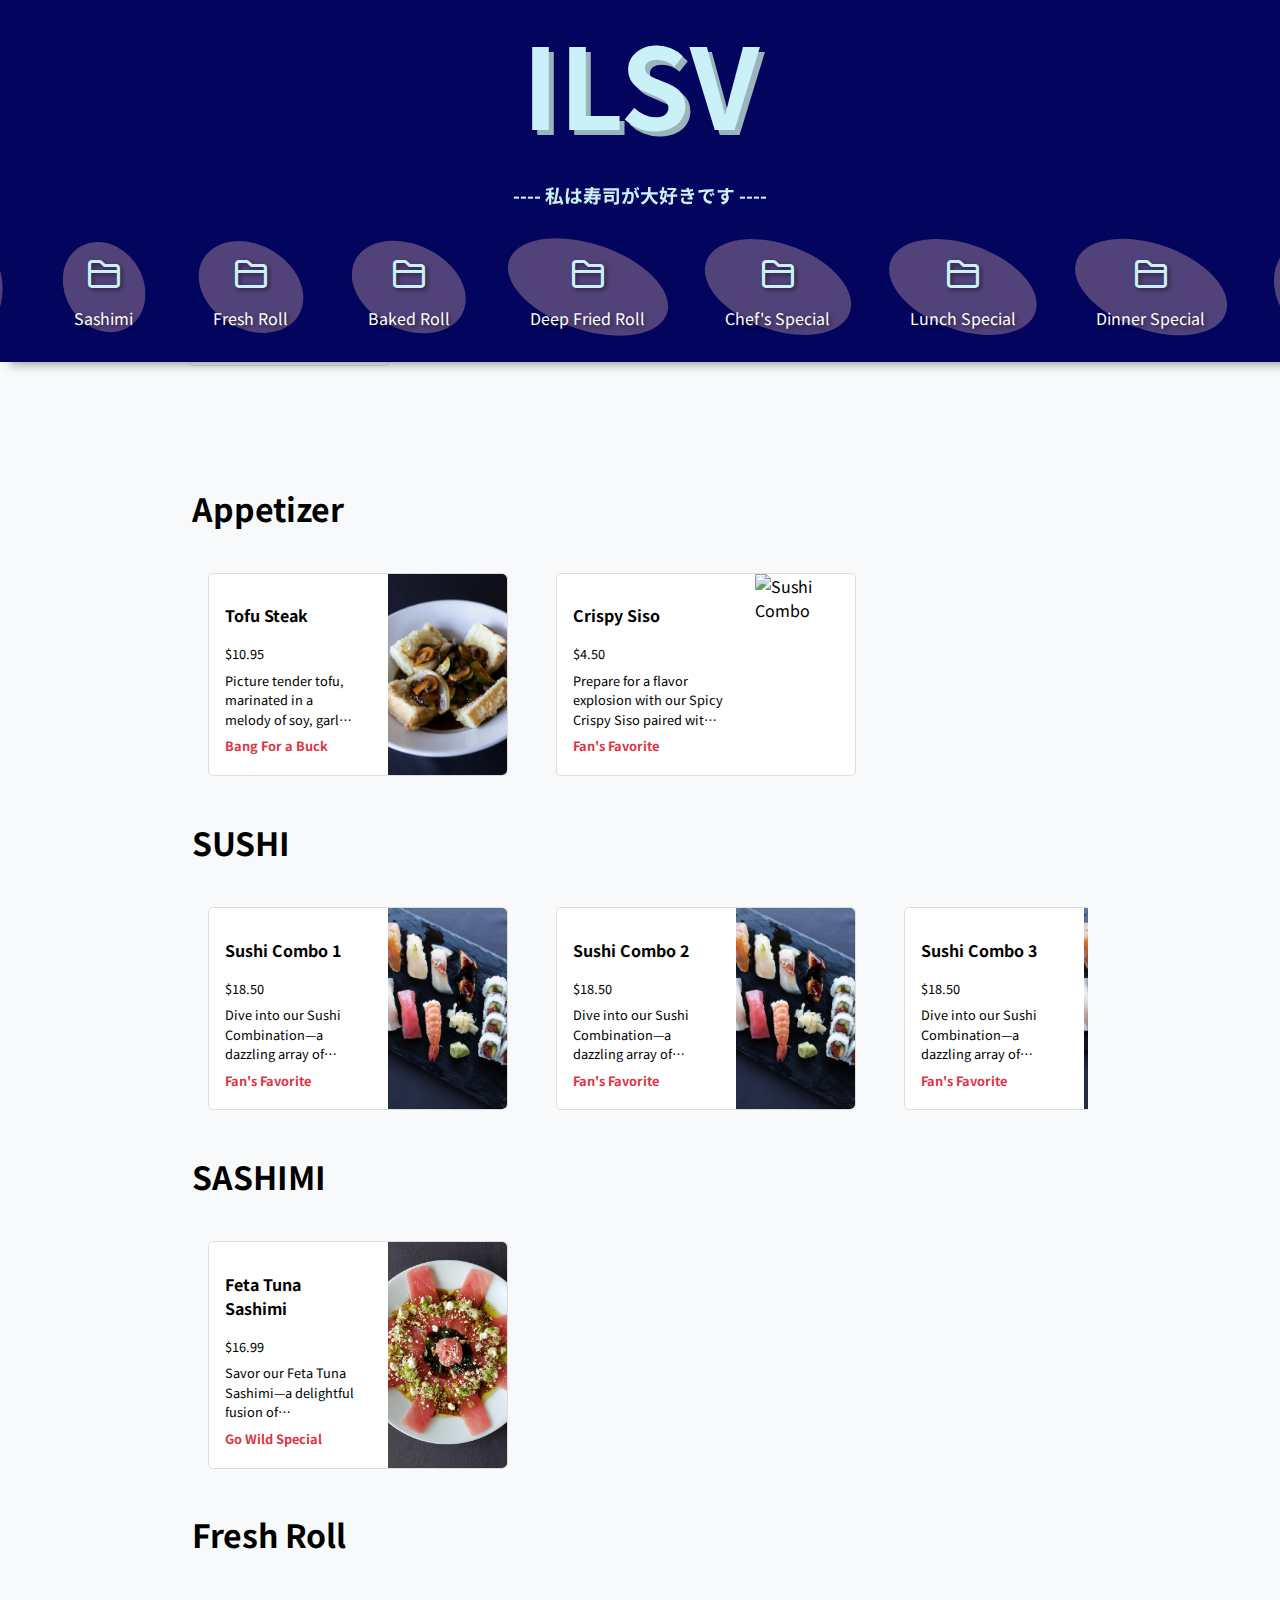
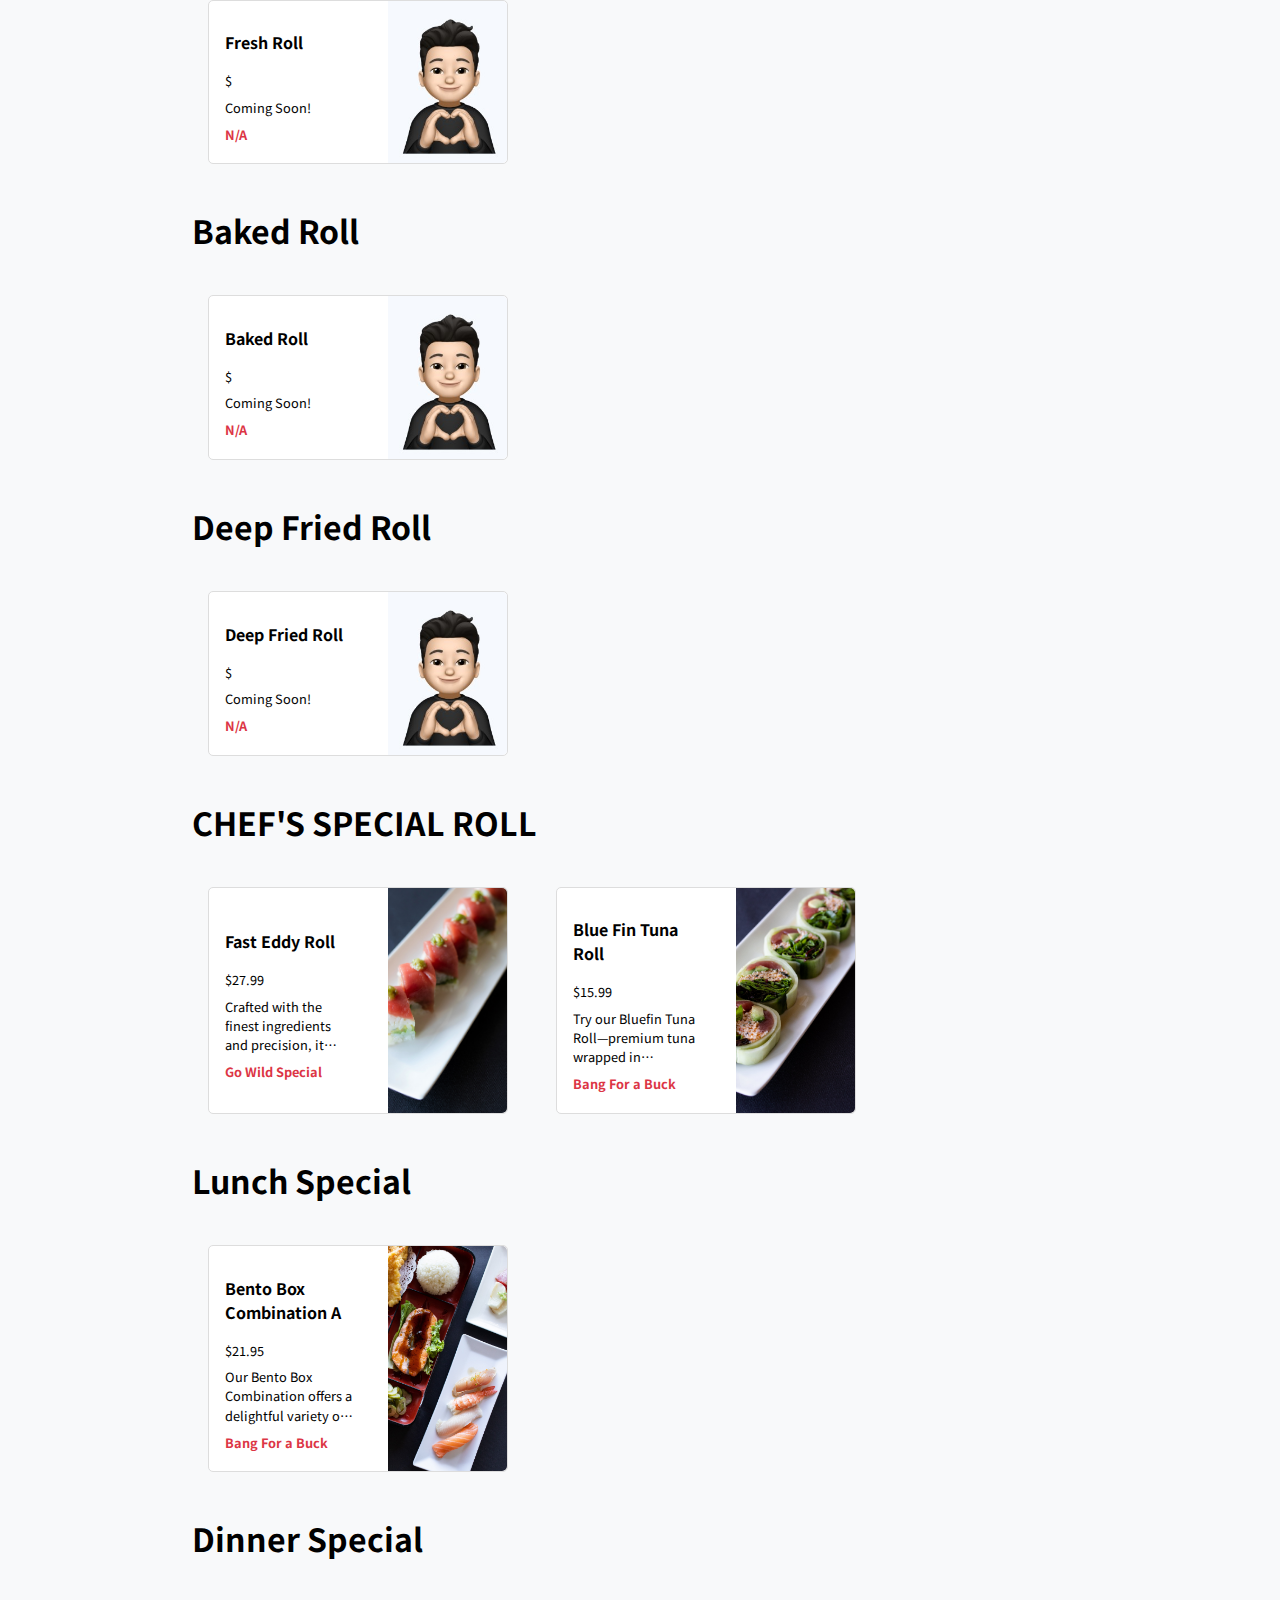
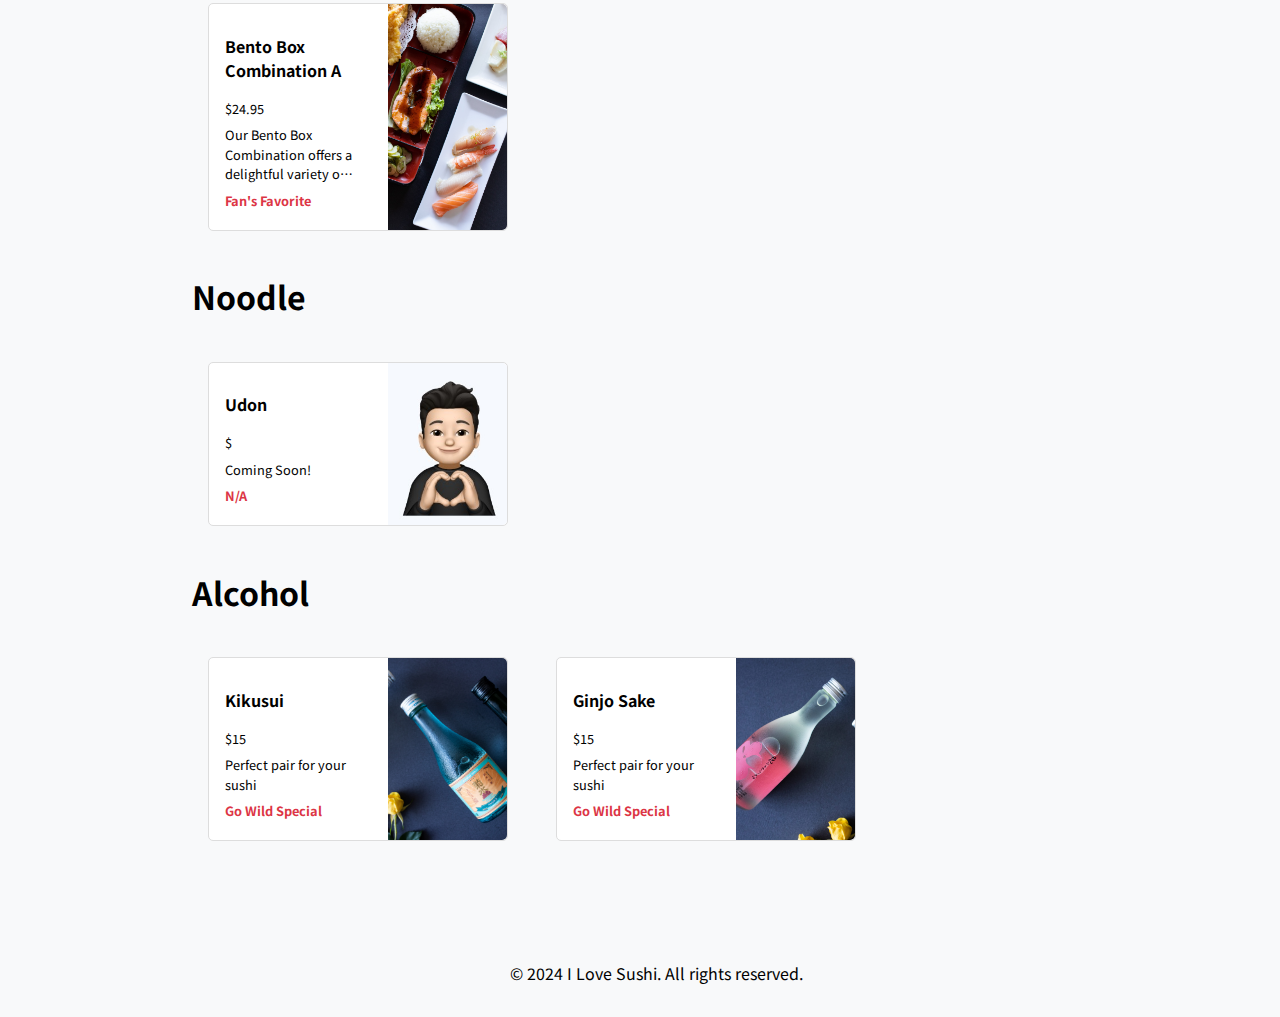
==== commit 82c1a98b: "Add actual restuarant menu item for better display" ====
--- a/index.html
+++ b/index.html
@@ -81,94 +81,124 @@
         <section id="appetizer" class='menu'>
             <div class='menu-item'>
                 <div class="content">
-                    <h2>Sushi Combo</h2>
-                    <p>$22</p>
-                    <p class ="description">This is so amazing Really amazing Awesome dfdfdfdfdfdfdfdfdfdfdfdRoll you have never experienced Wow I love this
-                        THis is so good! can you believe this? why is thisdfdfdfdfdfdfdfdffdf not so popular this is creazy i love this!
-                    </p>
-                    <p class="highlight">Fan's Favorite</p>
-                </div>
-                <img src="./Images/menu_items/sushiA.jpg" alt="Sushi Combo">
-            </div>
+                    <h2>Tofu Steak</h2>
+                    <p>$10.95</p>
+                    <p class ="description">Picture tender tofu, marinated in a melody of soy, garlic, and ginger, grilled to perfection. With a tantalizing
+                    crispness on the outside and a melt-in-your-mouth juiciness within, it's a fusion masterpiece. Delight in the umami
+                    richness that dances on your palate, as each bite captivates with its bold flavors. Whether you're a veggie enthusiast
+                    or a die-hard carnivore, this dish promises a culinary adventure like no other—a taste sensation that'll leave you
+                    craving more with every bite!</p>
+                    <p class="highlight">Bang For a Buck</p>
+                </div>
+                <img src="./Images/menu_items/tofu.jpg" alt="Sushi Combo">
+            </div>
+            <div class='menu-item'>
+                <div class="content">
+                    <h2>Crispy Siso</h2>
+                    <p>$4.50</p>
+                    <p class="description">Prepare for a flavor explosion with our Spicy Crispy Siso paired with Spicy Tuna appetizer! Picture delicate siso
+                    leaves, lightly fried to a golden crisp, providing the perfect crunchy vessel for our tantalizing spicy tuna mixture.
+                    Each bite is a harmony of textures and tastes, as the crispy siso gives way to creamy, spicy tuna goodness. With a kick
+                    of heat that tantalizes the taste buds and a burst of freshness from the siso, this appetizer is an exhilarating journey
+                    for your palate. Get ready to elevate your sushi experience with this dynamic duo that packs a punch! 🌶🍣</p>
+                    <p class="highlight">Fan's Favorite</p>
+                </div>
+                <img src="./Images/menu_items/Crispy Siso1.jpg" alt="Sushi Combo">
+            </div>
+            
         </section>
         <h2>SUSHI</h2>
         <section id="sushi" class ='menu'>
             <!-- Menu items will be dynamically added here -->
             <div class ='menu-item'>
                 <div class="content">
-                    <h2>Sushi Combo</h2>
-                    <p>$22</p>
-                    <p class ="description">This is so amazing Really amazing Awesome Roll you have never experienced</p>
-                    <p class="highlight">fans favorite</p>
+                    <h2>Sushi Combo 1</h2>
+                    <p>$18.50</p>
+                    <p class ="description">Dive into our Sushi Combination—a dazzling array of nigiri, sashimi, and maki rolls. Picture fresh seafood atop expertly
+                    seasoned rice, each bite bursting with flavor. From buttery salmon to succulent tuna, it's a symphony of tastes and
+                    textures. Whether you're a sushi enthusiast or a novice, this platter promises an unforgettable culinary journey. 🍣✨</p>
+                    <p class="highlight">Fan's Favorite</p>
                 </div>
                 <img src="./Images/menu_items/sushiA.jpg" alt="Sushi Combo">
             </div>
             <div class='menu-item'>
                 <div class="content">
-                    <h2>Sushi Combo</h2>
-                    <p>$22</p>
-                    <p class ="description">This is so amazing Really amazing Awesome Roll you have never experienced</p>
-                    <p class="highlight">fans favorite</p>
+                    <h2>Sushi Combo 2</h2>
+                    <p>$18.50</p>
+                    <p class="description">Dive into our Sushi Combination—a dazzling array of nigiri, sashimi, and maki rolls.
+                        Picture fresh seafood atop expertly
+                        seasoned rice, each bite bursting with flavor. From buttery salmon to succulent tuna, it's a symphony of
+                        tastes and
+                        textures. Whether you're a sushi enthusiast or a novice, this platter promises an unforgettable culinary
+                        journey. 🍣✨</p>
+                    <p class="highlight">Fan's Favorite</p>
+                </div>
+                <img src="./Images/menu_items/sushiA.jpg" alt="Sushi Combo">
+            </div>
+            <div class='menu-item'>
+                <div class="content">
+                    <h2>Sushi Combo 3</h2>
+                    <p>$18.50</p>
+                    <p class="description">Dive into our Sushi Combination—a dazzling array of nigiri, sashimi, and maki rolls.
+                        Picture fresh seafood atop expertly
+                        seasoned rice, each bite bursting with flavor. From buttery salmon to succulent tuna, it's a symphony of
+                        tastes and
+                        textures. Whether you're a sushi enthusiast or a novice, this platter promises an unforgettable culinary
+                        journey. 🍣✨</p>
+                    <p class="highlight">Fan's Favorite</p>
                 </div>
                 <img src="./Images/menu_items/sushiA.jpg" alt="Sushi Combo">
             </div>
         </section>
         <h2>SASHIMI</h2>
         <section id="sashimi" class='menu'>
-            <!-- Menu items will be dynamically added here -->
-            <div class='menu-item'>
-                <div class="content">
-                    <h2>Sushi Combo</h2>
-                    <p>$22</p>
-                    <p class ="description">This is so amazing Really amazing Awesome Roll you have never experienced</p>
-                    <p class="highlight">fans favorite</p>
-                </div>
-                <img src="./Images/menu_items/sushiA.jpg" alt="Sushi Combo">
-            </div>
-            <div class='menu-item'>
-                <div class="content">
-                    <h2>Sushi Combo</h2>
-                    <p>$22</p>
-                    <p class ="description">This is so amazing Really amazing Awesome Roll you have never experienced</p>
-                    <p class="highlight">fans favorite</p>
-                </div>
-                <img src="./Images/menu_items/sushiA.jpg" alt="Sushi Combo">
+            <div class='menu-item'>
+                <div class="content">
+                    <h2>Feta Tuna Sashimi</h2>
+                    <p>$16.99</p>
+                    <p class="description">Savor our Feta Tuna Sashimi—a delightful fusion of Mediterranean and Japanese flavors! Imagine premium tuna adorned with
+                    crumbled feta, citrus dressing, and fresh herbs. Each bite harmonizes buttery tuna with salty feta and zesty citrus,
+                    offering a unique culinary experience that's sure to delight. Whether you're a sushi lover or a fan of Mediterranean
+                    cuisine, this dish promises a taste sensation like no other. 🍣🧀</p>
+                    <p class="highlight">Go Wild Special</p>
+                </div>
+                <img src="./Images/menu_items/Feta Tuna.jpg" alt="Sushi Combo">
             </div>
         </section>
         <h2>Fresh Roll</h2>
         <section id="freshRoll" class='menu'>
             <div class='menu-item'>
                 <div class="content">
-                    <h2>Sushi Combo</h2>
-                    <p>$22</p>
-                    <p class ="description">This is so amazing Really amazing Awesome Roll you have never experienced</p>
-                    <p class="highlight">Fan's Favorite</p>
-                </div>
-                <img src="./Images/menu_items/sushiA.jpg" alt="Sushi Combo">
+                    <h2>Fresh Roll</h2>
+                    <p>$</p>
+                    <p class ="description">Coming Soon!</p>
+                    <p class="highlight">N/A</p>
+                </div>
+                <img src="./Images/menu_items/temp logo.jpg" alt="Sushi Combo">
             </div>
         </section>
         <h2>Baked Roll</h2>
         <section id="bakedRoll" class='menu'>
             <div class='menu-item'>
                 <div class="content">
-                    <h2>Sushi Combo</h2>
-                    <p>$22</p>
-                    <p class ="description">This is so amazing Really amazing Awesome Roll you have never experienced</p>
-                    <p class="highlight">fans favorite</p>
-                </div>
-                <img src="./Images/menu_items/sushiA.jpg" alt="Sushi Combo">
+                    <h2>Baked Roll</h2>
+                    <p>$</p>
+                    <p class="description">Coming Soon!</p>
+                    <p class="highlight">N/A</p>
+                </div>
+                <img src="./Images/menu_items/temp logo.jpg" alt="Sushi Combo">
             </div>
         </section>
         <h2>Deep Fried Roll</h2>
         <section id="deepFriedRoll" class='menu'>
             <div class='menu-item'>
                 <div class="content">
-                    <h2>Sushi Combo</h2>
-                    <p>$22</p>
-                    <p class ="description">This is so amazing Really amazing Awesome Roll you have never experienced</p>
-                    <p class="highlight">fans favorite</p>
-                </div>
-                <img src="./Images/menu_items/sushiA.jpg" alt="Sushi Combo">
+                    <h2>Deep Fried Roll</h2>
+                    <p>$</p>
+                    <p class="description">Coming Soon!</p>
+                    <p class="highlight">N/A</p>
+                </div>
+                <img src="./Images/menu_items/temp logo.jpg" alt="Sushi Combo">
             </div>
         </section>
         <h2>CHEF'S SPECIAL ROLL</h2>
@@ -176,89 +206,88 @@
             <!-- Menu items will be dynamically added here -->
             <div class='menu-item'>
                 <div class="content">
-                    <h2>Sushi Combo</h2>
-                    <p>$22</p>
-                    <p class ="description">This is so amazing Really amazing Awesome Roll you have never experienced</p>
-                    <p class="highlight">fans favorite</p>
-                </div>
-                <img src="./Images/menu_items/sushiA.jpg" alt="Sushi Combo">
-            </div>
-            <div class='menu-item'>
-                <div class="content">
-                    <h2>Sushi Combo</h2>
-                    <p>$22</p>
-                    <p class ="description">This is so amazing Really amazing Awesome Roll you have never experienced</p>
-                    <p class="highlight">fans favorite</p>
-                </div>
-                <img src="./Images/menu_items/sushiA.jpg" alt="Sushi Combo">
-            </div>
-            <div class='menu-item'>
-                <div class="content">
-                    <h2>Sushi Combo</h2>
-                    <p>$22</p>
-                    <p class ="description">This is ererere  erer ere re
-                        ere re rer ere rer
-                         rer ere rereso amazing Really amazing Awesome Roll you have never experienced</p>
-                    <p class="highlight">fans favorite</p>
-                </div>
-                <img src="./Images/menu_items/sushiA.jpg" alt="Sushi Combo">
-            </div>
-            <div class='menu-item'>
-                <div class="content">
-                    <h2>Sushi Combo</h2>
-                    <p>$22</p>
-                    <p class ="description">This is so amazing Really amazing Awesome Roll you have never experienced</p>
-                    <p class="highlight">fans favorite</p>
-                </div>
-                <img src="./Images/menu_items/sushiA.jpg" alt="Sushi Combo">
+                    <h2>Fast Eddy Roll</h2>
+                    <p>$27.99</p>
+                    <p class="description">Crafted with the finest ingredients and precision, it
+                    offers an unrivaled taste experience. Each bite is an explosion of flavors and textures, leaving a lasting impression on
+                    your palate. From premium seafood to exquisite garnishes, it's a culinary masterpiece worth savoring. Treat yourself to
+                    the best with our Fast Eddy Roll, where every bite is pure bliss. 🍣💫</p>
+                    <p class="highlight">Go Wild Special</p>
+                </div>
+                <img src="./Images/menu_items/fast_zoom.jpg" alt="Sushi Combo">
+            </div>
+            <div class='menu-item'>
+                <div class="content">
+                    <h2>Blue Fin Tuna Roll</h2>
+                    <p>$15.99</p>
+                    <p class="description">Try our Bluefin Tuna Roll—premium tuna wrapped in refreshing cucumber for a guilt-free delight. It's a light
+                    and flavorful option, perfect for those watching their calories. Experience freshness and taste in every bite. 🍣🥒</p>
+                    <p class="highlight">Bang For a Buck</p>
+                </div>
+                <img src="./Images/menu_items/bluefin2.jpg" alt="Sushi Combo">
             </div>
         </section>
         <h2>Lunch Special</h2>
         <section id="lunchSpecial" class='menu'>
             <div class='menu-item'>
                 <div class="content">
-                    <h2>Sushi Combo</h2>
-                    <p>$22</p>
-                    <p class ="description">This is so amazing Really amazing Awesome Roll you have never experienced</p>
-                    <p class="highlight">fans favorite</p>
-                </div>
-                <img src="./Images/menu_items/sushiA.jpg" alt="Sushi Combo">
+                    <h2>Bento Box Combination A</h2>
+                    <p>$21.95</p>
+                    <p class="description">Our Bento Box Combination offers a delightful variety of flavors. It's a convenient and satisfying meal option. Each box
+                    includes a selection of sushi, sashimi, and delicious sides. Perfect for lunch or dinner, it's a complete Japanese
+                    dining experience in one box. Enjoy a taste of Japan wherever you go.</p>
+                    <p class="highlight">Bang For a Buck</p>
+                </div>
+                <img src="./Images/menu_items/bento.jpg" alt="Sushi Combo">
             </div>
         </section>
         <h2>Dinner Special</h2>
         <section id="dinnerSpecial" class='menu'>
             <div class='menu-item'>
                 <div class="content">
-                    <h2>Sushi Combo</h2>
-                    <p>$22</p>
-                    <p class ="description">This is so amazing Really amazing Awesome Roll you have never experienced</p>
-                    <p class="highlight">fans favorite</p>
-                </div>
-                <img src="./Images/menu_items/sushiA.jpg" alt="Sushi Combo">
+                    <h2>Bento Box Combination A</h2>
+                    <p>$24.95</p>
+                    <p class="description">Our Bento Box Combination offers a delightful variety of flavors. It's a convenient and
+                        satisfying meal option. Each box
+                        includes a selection of sushi, sashimi, and delicious sides. Perfect for lunch or dinner, it's a complete
+                        Japanese
+                        dining experience in one box. Enjoy a taste of Japan wherever you go.</p>
+                    <p class="highlight">Fan's Favorite</p>
+                </div>
+                <img src="./Images/menu_items/bento.jpg" alt="Sushi Combo">
             </div>
         </section>
         <h2>Noodle</h2>
         <section id="noodle" class='menu'>
             <div class='menu-item'>
                 <div class="content">
-                    <h2>Sushi Combo</h2>
-                    <p>$22</p>
-                    <p class ="description">This is so amazing Really amazing Awesome Roll you have never experienced</p>
-                    <p class="highlight">fans favorite</p>
-                </div>
-                <img src="./Images/menu_items/sushiA.jpg" alt="Sushi Combo">
+                    <h2>Udon</h2>
+                    <p>$</p>
+                    <p class="description">Coming Soon!</p>
+                    <p class="highlight">N/A</p>
+                </div>
+                <img src="./Images/menu_items/temp logo.jpg" alt="Sushi Combo">
             </div>
         </section>
         <h2>Alcohol</h2>
         <section id="alcohol" class='menu'>
             <div class='menu-item'>
                 <div class="content">
-                    <h2>Sushi Combo</h2>
-                    <p>$22</p>
-                    <p class ="description">This is so amazing Really amazing Awesome Roll you have never experienced</p>
-                    <p class="highlight">fans favorite</p>
-                </div>
-                <img src="./Images/menu_items/sushiA.jpg" alt="Sushi Combo">
+                    <h2>Kikusui</h2>
+                    <p>$15</p>
+                    <p class="description">Perfect pair for your sushi</p>
+                    <p class="highlight">Go Wild Special</p>
+                </div>
+                <img src="./Images/menu_items/Alc3.jpg" alt="Sushi Combo">
+            </div>
+            <div class='menu-item'>
+                <div class="content">
+                    <h2>Ginjo Sake</h2>
+                    <p>$15</p>
+                    <p class="description">Perfect pair for your sushi</p>
+                    <p class="highlight">Go Wild Special</p>
+                </div>
+                <img src="./Images/menu_items/Alc2.jpg" alt="Sushi Combo">
             </div>
         </section>
     </main>
--- a/CSS/style.css
+++ b/CSS/style.css
@@ -327,7 +327,7 @@
 
 .popup-content img {
     width: 80%;
-    max-height: 50%;
+    max-height: 40%;
     object-fit: cover;
     margin: 20px 20px;
 }
